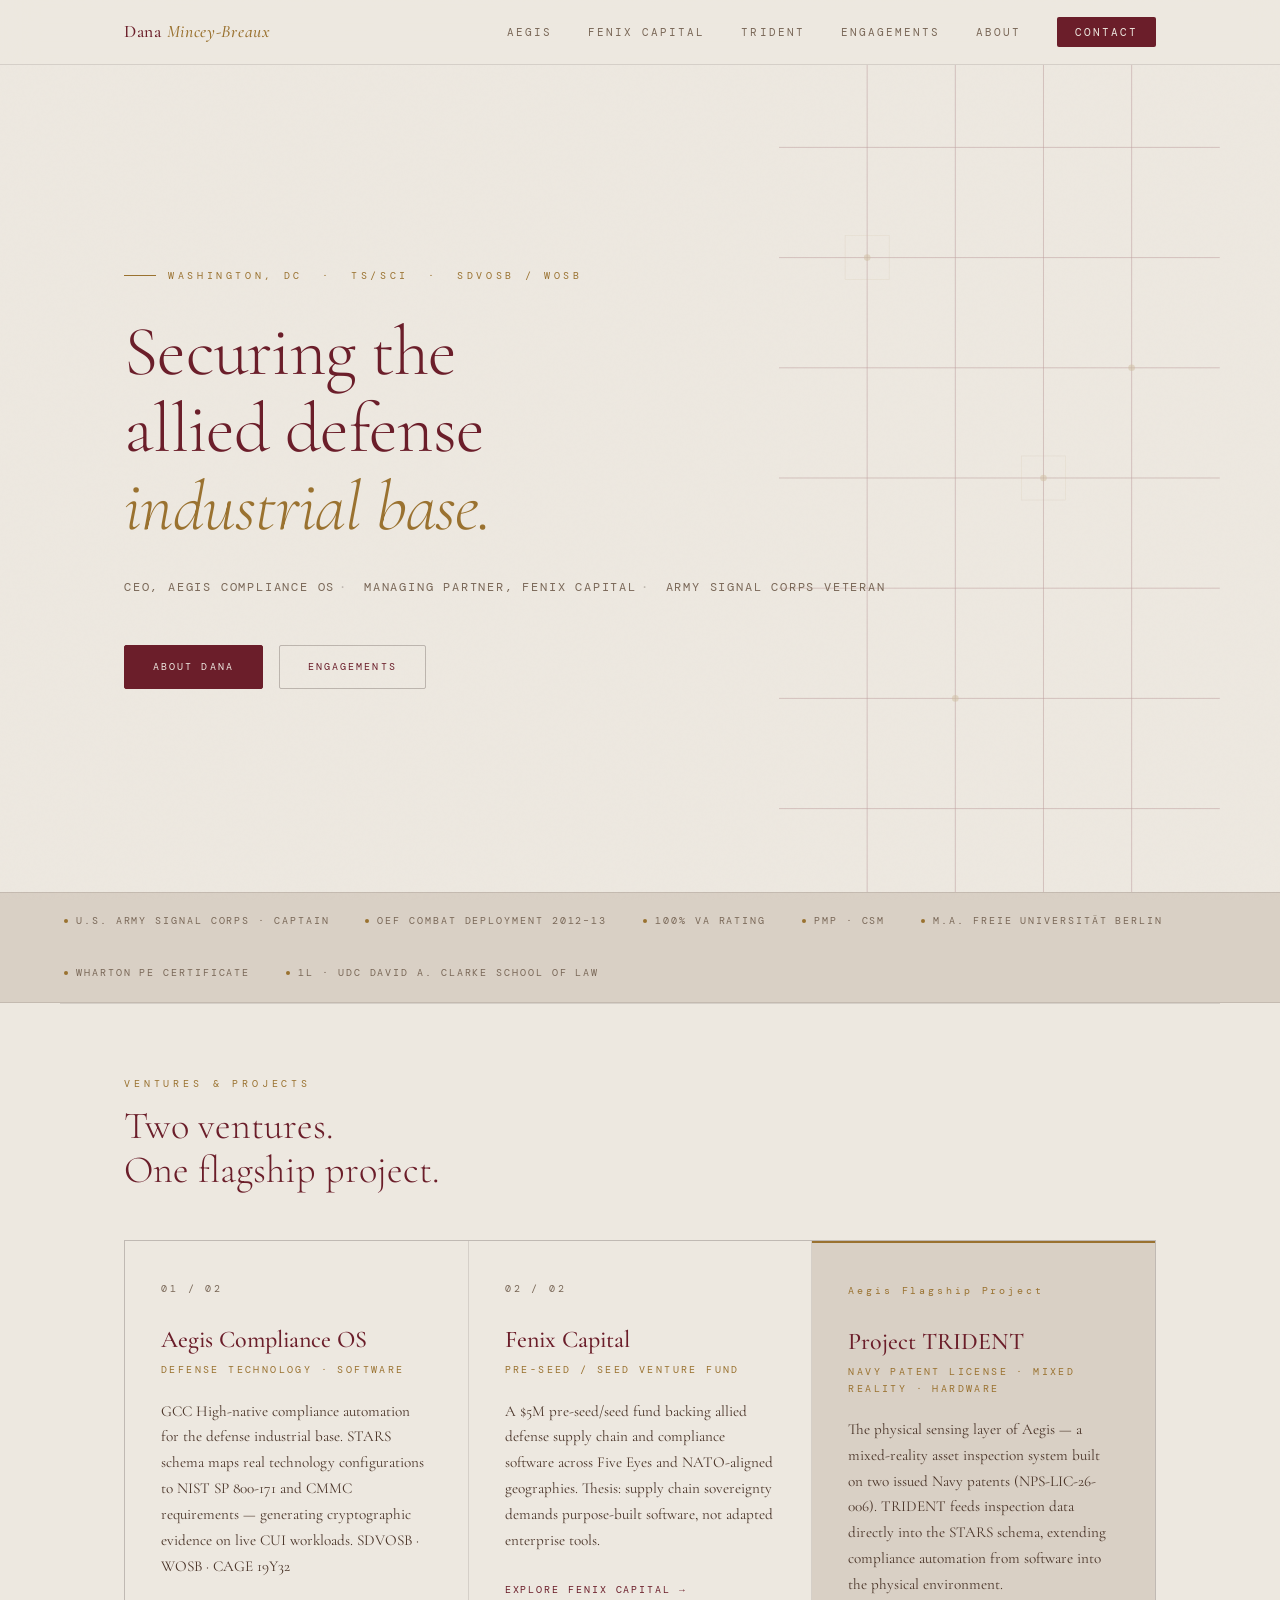
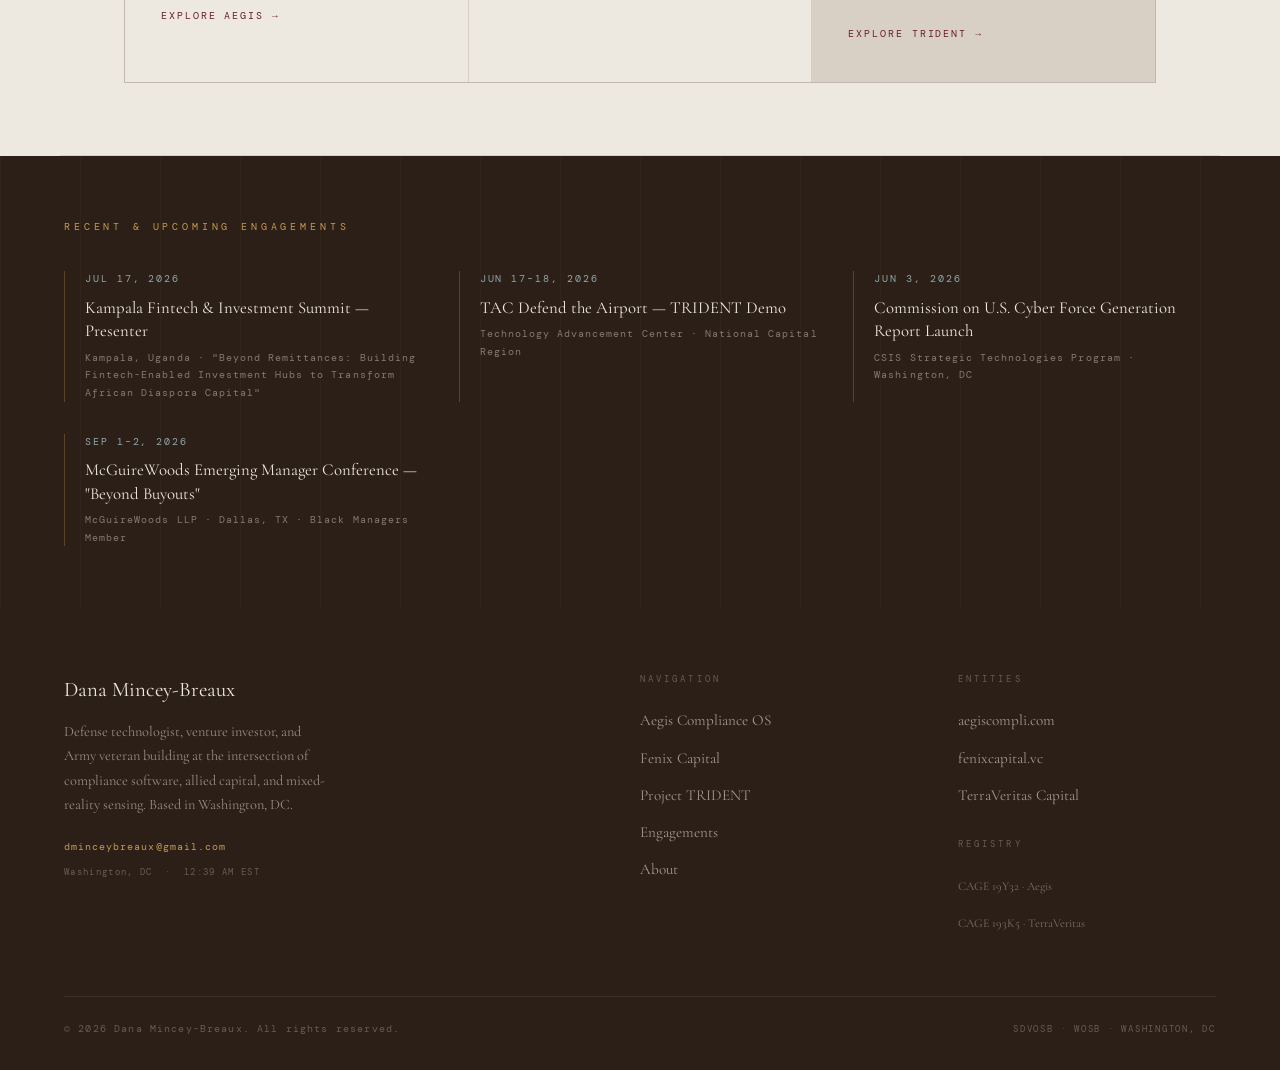
==== index.html @ bc7842ab "New palette + Kampala and McGuireWoods engagements - apply the new "Sage Mist / Garnet / Gold / Waln" ====
<!DOCTYPE html>
<html lang="en">
<head>
  <meta charset="UTF-8">
  <meta name="viewport" content="width=device-width, initial-scale=1.0">
  <title>Dana Mincey-Breaux — Defense Technologist · Founder · Investor</title>
  <meta name="description" content="Dana Mincey-Breaux — Army Signal Corps veteran, CEO of Aegis Compliance OS, Managing Partner of Fenix Capital, and Navy patent licensee building at the intersection of defense, technology, and capital.">
  <link rel="stylesheet" href="css/style.css">
</head>
<body>

<!-- NAV -->
<nav class="nav">
  <div class="nav-inner">
    <a class="nav-logo" href="index.html">Dana <span>Mincey-Breaux</span></a>
    <ul class="nav-links">
      <li><a href="aegis.html">Aegis</a></li>
      <li><a href="fenix.html">Fenix Capital</a></li>
      <li><a href="trident.html">TRIDENT</a></li>
      <li><a href="engagements.html">Engagements</a></li>
      <li><a href="about.html">About</a></li>
      <li><a href="about.html#contact" class="nav-cta">Contact</a></li>
    </ul>
    <button class="nav-toggle" aria-label="Toggle navigation">
      <span></span><span></span><span></span>
    </button>
  </div>
</nav>

<div class="page">

  <!-- HERO -->
  <section class="hero container">
    <!-- Decorative grid -->
    <div class="hero-grid" aria-hidden="true">
      <svg viewBox="0 0 400 800" fill="none" xmlns="http://www.w3.org/2000/svg" preserveAspectRatio="xMaxYMid slice">
        <line x1="80" y1="0" x2="80" y2="800" stroke="#6B1E2A" stroke-width="0.5"/>
        <line x1="160" y1="0" x2="160" y2="800" stroke="#6B1E2A" stroke-width="0.5"/>
        <line x1="240" y1="0" x2="240" y2="800" stroke="#6B1E2A" stroke-width="0.5"/>
        <line x1="320" y1="0" x2="320" y2="800" stroke="#6B1E2A" stroke-width="0.5"/>
        <line x1="0" y1="100" x2="400" y2="100" stroke="#6B1E2A" stroke-width="0.5"/>
        <line x1="0" y1="200" x2="400" y2="200" stroke="#6B1E2A" stroke-width="0.5"/>
        <line x1="0" y1="300" x2="400" y2="300" stroke="#6B1E2A" stroke-width="0.5"/>
        <line x1="0" y1="400" x2="400" y2="400" stroke="#6B1E2A" stroke-width="0.5"/>
        <line x1="0" y1="500" x2="400" y2="500" stroke="#6B1E2A" stroke-width="0.5"/>
        <line x1="0" y1="600" x2="400" y2="600" stroke="#6B1E2A" stroke-width="0.5"/>
        <line x1="0" y1="700" x2="400" y2="700" stroke="#6B1E2A" stroke-width="0.5"/>
        <circle cx="80" cy="200" r="3" fill="#9A7230" opacity="0.5"/>
        <circle cx="240" cy="400" r="3" fill="#9A7230" opacity="0.5"/>
        <circle cx="160" cy="600" r="3" fill="#9A7230" opacity="0.5"/>
        <circle cx="320" cy="300" r="3" fill="#9A7230" opacity="0.5"/>
        <rect x="60" y="180" width="40" height="40" stroke="#9A7230" stroke-width="0.5" fill="none" opacity="0.3"/>
        <rect x="220" y="380" width="40" height="40" stroke="#9A7230" stroke-width="0.5" fill="none" opacity="0.3"/>
      </svg>
    </div>

    <div class="hero-eyebrow unredact unredact-1">
      Washington, DC &nbsp;·&nbsp; TS/SCI &nbsp;·&nbsp; SDVOSB / WOSB
    </div>

    <h1 class="hero-headline">
      <span class="unredact unredact-2">Securing the</span><br>
      <span class="unredact unredact-3">allied defense</span><br>
      <span class="unredact unredact-4"><em>industrial base.</em></span>
    </h1>

    <div class="hero-sub unredact unredact-4">
      <div class="hero-sub-item">CEO, Aegis Compliance OS</div>
      <div class="hero-sub-item">Managing Partner, Fenix Capital</div>
      <div class="hero-sub-item">Army Signal Corps Veteran</div>
    </div>

    <div class="hero-actions unredact unredact-4">
      <a href="about.html" class="btn btn-primary">About Dana</a>
      <a href="engagements.html" class="btn btn-outline">Engagements</a>
    </div>
  </section>

  <!-- CREDENTIALS BAR -->
  <div class="credentials-bar">
    <div class="credentials-inner">
      <div class="cred-item">U.S. Army Signal Corps · Captain</div>
      <div class="cred-item">OEF Combat Deployment 2012–13</div>
      <div class="cred-item">100% VA Rating</div>
      <div class="cred-item">PMP · CSM</div>
      <div class="cred-item">M.A. Freie Universität Berlin</div>
      <div class="cred-item">Wharton PE Certificate</div>
      <div class="cred-item">1L · UDC David A. Clarke School of Law</div>
    </div>
  </div>

  <hr class="divider">

  <!-- ENTITIES -->
  <section class="entities">
    <div class="section-header reveal">
      <div class="section-label">Ventures & Projects</div>
      <h2 class="section-title">Two ventures.<br>One flagship project.</h2>
    </div>

    <div class="entity-grid">
      <a class="entity-card reveal" href="aegis.html">
        <div class="entity-num">01 / 02</div>
        <div class="entity-name">Aegis Compliance OS</div>
        <div class="entity-type">Defense Technology · Software</div>
        <p class="entity-desc">
          GCC High-native compliance automation for the defense industrial base.
          STARS schema maps real technology configurations to NIST SP 800-171 and
          CMMC requirements — generating cryptographic evidence on live CUI workloads.
          SDVOSB · WOSB · CAGE 19Y32
        </p>
        <div class="entity-link">Explore Aegis</div>
      </a>

      <a class="entity-card reveal" href="fenix.html">
        <div class="entity-num">02 / 02</div>
        <div class="entity-name">Fenix Capital</div>
        <div class="entity-type">Pre-Seed / Seed Venture Fund</div>
        <p class="entity-desc">
          A $5M pre-seed/seed fund backing allied defense supply chain and compliance
          software across Five Eyes and NATO-aligned geographies. Thesis: supply chain
          sovereignty demands purpose-built software, not adapted enterprise tools.
        </p>
        <div class="entity-link">Explore Fenix Capital</div>
      </a>

      <a class="entity-card reveal" href="trident.html" style="border-top: 2px solid var(--blue); background: var(--cream-deep);">
        <div class="entity-num" style="color:var(--blue);">Aegis Flagship Project</div>
        <div class="entity-name">Project TRIDENT</div>
        <div class="entity-type">Navy Patent License · Mixed Reality · Hardware</div>
        <p class="entity-desc">
          The physical sensing layer of Aegis — a mixed-reality asset inspection system
          built on two issued Navy patents (NPS-LIC-26-006). TRIDENT feeds inspection
          data directly into the STARS schema, extending compliance automation from
          software into the physical environment.
        </p>
        <div class="entity-link">Explore TRIDENT</div>
      </a>
    </div>
  </section>

  <hr class="divider">

  <!-- ENGAGEMENTS STRIP -->
  <section class="engagements-strip">
    <div class="engagements-inner">
      <div class="engagements-label">Recent &amp; Upcoming Engagements</div>
      <div class="engagement-list">
        <div class="engagement-item reveal">
          <div class="engagement-date">Jul 17, 2026</div>
          <div class="engagement-title">Kampala Fintech &amp; Investment Summit — Presenter</div>
          <div class="engagement-org">Kampala, Uganda · "Beyond Remittances: Building Fintech-Enabled Investment Hubs to Transform African Diaspora Capital"</div>
        </div>
        <div class="engagement-item reveal">
          <div class="engagement-date">Jun 17–18, 2026</div>
          <div class="engagement-title">TAC Defend the Airport — TRIDENT Demo</div>
          <div class="engagement-org">Technology Advancement Center · National Capital Region</div>
        </div>
        <div class="engagement-item reveal">
          <div class="engagement-date">Jun 3, 2026</div>
          <div class="engagement-title">Commission on U.S. Cyber Force Generation Report Launch</div>
          <div class="engagement-org">CSIS Strategic Technologies Program · Washington, DC</div>
        </div>
        <div class="engagement-item reveal">
          <div class="engagement-date">Sep 1–2, 2026</div>
          <div class="engagement-title">McGuireWoods Emerging Manager Conference — "Beyond Buyouts"</div>
          <div class="engagement-org">McGuireWoods LLP · Dallas, TX · Black Managers Member</div>
        </div>
      </div>
    </div>
  </section>

  <!-- FOOTER -->
  <footer class="footer">
    <div class="footer-inner">
      <div>
        <div class="footer-about-name">Dana Mincey-Breaux</div>
        <p class="footer-about-desc">
          Defense technologist, venture investor, and Army veteran building at the intersection
          of compliance software, allied capital, and mixed-reality sensing.
          Based in Washington, DC.
        </p>
        <div class="footer-contact-line">
          <a href="mailto:dminceybreaux@gmail.com">dminceybreaux@gmail.com</a>
        </div>
        <div class="footer-contact-line" style="margin-top:10px;font-family:var(--font-mono);font-size:0.55rem;letter-spacing:0.15em;color:rgba(237,232,224,0.3);">
          Washington, DC &nbsp;·&nbsp; <span id="live-clock"></span>
        </div>
      </div>
      <div>
        <div class="footer-col-label">Navigation</div>
        <ul class="footer-links">
          <li><a href="aegis.html">Aegis Compliance OS</a></li>
          <li><a href="fenix.html">Fenix Capital</a></li>
          <li><a href="trident.html">Project TRIDENT</a></li>
          <li><a href="engagements.html">Engagements</a></li>
          <li><a href="about.html">About</a></li>
        </ul>
      </div>
      <div>
        <div class="footer-col-label">Entities</div>
        <ul class="footer-links">
          <li><a href="https://aegiscompli.com" target="_blank" rel="noopener">aegiscompli.com</a></li>
          <li><a href="https://fenixcapital.vc" target="_blank" rel="noopener">fenixcapital.vc</a></li>
          <li><a href="https://terraveritascapital.com" target="_blank" rel="noopener">TerraVeritas Capital</a></li>
        </ul>
        <div class="footer-col-label" style="margin-top:28px;">Registry</div>
        <ul class="footer-links">
          <li><a href="#" style="font-size:0.75rem;color:rgba(237,232,224,0.4);">CAGE 19Y32 · Aegis</a></li>
          <li><a href="#" style="font-size:0.75rem;color:rgba(237,232,224,0.4);">CAGE 193K5 · TerraVeritas</a></li>
        </ul>
      </div>
    </div>
    <div class="footer-bottom">
      <div class="footer-copy">© 2026 Dana Mincey-Breaux. All rights reserved.</div>
      <div class="footer-sdvosb">SDVOSB · WOSB · Washington, DC</div>
    </div>
  </footer>

</div><!-- end .page -->

<script src="js/main.js"></script>
</body>
</html>
---- css/style.css ----
/* ============================================
   DANA MINCEY-BREAUX — Personal Site
   Palette: Sage Mist / Garnet / Gold / Walnut
   Inspired by editorial moodboard
   Typography: Cormorant Garamond + DM Mono
   ============================================ */

@import url('https://fonts.googleapis.com/css2?family=Cormorant+Garamond:ital,wght@0,300;0,400;0,500;0,600;0,700;1,300;1,400;1,500&family=DM+Mono:wght@300;400;500&family=Chakra+Petch:wght@400;500;600&display=swap');

:root {
  /* Surfaces — warm stone pulled from photo background */
  --cream:       #EDE8E0;
  --cream-dark:  #E4DDD4;
  --cream-deep:  #D9D0C5;

  /* Garnet — deep burgundy from red spheres & tray */
  --navy:        #6B1E2A;
  --navy-mid:    #8A2535;
  --navy-light:  #A83040;

  /* Gold — hammered dome accent */
  --blue:        #9A7230;
  --blue-light:  #C49A50;
  --blue-glow:   rgba(154,114,48,0.12);

  /* Sage mist — blue-grey plate and glass */
  --silver:      #8FA8A8;
  --sage:        #7A9E9E;
  --sage-glow:   rgba(122,158,158,0.15);

  /* Text — walnut brown from wood panel */
  --text-body:   #2C1F18;
  --text-mid:    #4A3428;
  --text-light:  #7A6858;

  /* Rules */
  --rule:        rgba(44,31,24,0.12);
  --rule-strong: rgba(44,31,24,0.25);

  --font-display: 'Cormorant Garamond', Georgia, serif;
  --font-mono:    'DM Mono', monospace;
  --font-ui:      'Chakra Petch', monospace;

  --max-w: 1160px;
  --pad: clamp(24px, 5vw, 80px);
}

*, *::before, *::after { box-sizing: border-box; margin: 0; padding: 0; }

html { scroll-behavior: smooth; font-size: 16px; }

body {
  background: var(--cream);
  color: var(--text-body);
  font-family: var(--font-display);
  line-height: 1.7;
  -webkit-font-smoothing: antialiased;
}

/* ── NOISE TEXTURE OVERLAY ── */
body::before {
  content: '';
  position: fixed;
  inset: 0;
  background-image: url("data:image/svg+xml,%3Csvg viewBox='0 0 256 256' xmlns='http://www.w3.org/2000/svg'%3E%3Cfilter id='noise'%3E%3CfeTurbulence type='fractalNoise' baseFrequency='0.9' numOctaves='4' stitchTiles='stitch'/%3E%3C/filter%3E%3Crect width='100%25' height='100%25' filter='url(%23noise)' opacity='0.03'/%3E%3C/svg%3E");
  pointer-events: none;
  z-index: 0;
  opacity: 0.4;
}

/* ── TYPOGRAPHY ── */
h1, h2, h3, h4 { font-family: var(--font-display); font-weight: 300; line-height: 1.15; color: var(--navy); }
h1 { font-size: clamp(2.8rem, 6vw, 5.5rem); letter-spacing: -0.01em; }
h2 { font-size: clamp(2rem, 4vw, 3.2rem); }
h3 { font-size: clamp(1.3rem, 2.5vw, 1.8rem); font-weight: 400; }
h4 { font-size: 1.1rem; font-weight: 500; letter-spacing: 0.02em; }

p { font-size: clamp(1rem, 1.5vw, 1.15rem); color: var(--text-mid); max-width: 68ch; }

a { color: var(--blue); text-decoration: none; transition: color 0.2s; }
a:hover { color: var(--navy); }

/* ── UTILITY ── */
.container { max-width: var(--max-w); margin: 0 auto; padding: 0 var(--pad); }
.mono { font-family: var(--font-mono); }
.ui { font-family: var(--font-ui); }
.rule { border: none; border-top: 1px solid var(--rule); margin: 0; }
.rule-strong { border-top-color: var(--rule-strong); }

/* ── NAVIGATION ── */
.nav {
  position: fixed;
  top: 0;
  left: 0;
  right: 0;
  z-index: 100;
  background: rgba(237,232,224,0.94);
  backdrop-filter: blur(16px);
  -webkit-backdrop-filter: blur(16px);
  border-bottom: 1px solid var(--rule);
}

.nav-inner {
  max-width: var(--max-w);
  margin: 0 auto;
  padding: 0 var(--pad);
  height: 64px;
  display: flex;
  align-items: center;
  justify-content: space-between;
}

.nav-logo {
  font-family: var(--font-display);
  font-size: 1.1rem;
  font-weight: 500;
  letter-spacing: 0.04em;
  color: var(--navy);
  text-decoration: none;
}

.nav-logo span {
  color: var(--blue);
  font-style: italic;
}

.nav-links {
  display: flex;
  align-items: center;
  gap: 36px;
  list-style: none;
}

.nav-links a {
  font-family: var(--font-mono);
  font-size: 0.7rem;
  letter-spacing: 0.18em;
  text-transform: uppercase;
  color: var(--text-light);
  text-decoration: none;
  transition: color 0.2s;
  position: relative;
}

.nav-links a::after {
  content: '';
  position: absolute;
  bottom: -3px;
  left: 0;
  right: 0;
  height: 1px;
  background: var(--blue);
  transform: scaleX(0);
  transition: transform 0.2s;
}

.nav-links a:hover,
.nav-links a.active { color: var(--navy); }
.nav-links a:hover::after,
.nav-links a.active::after { transform: scaleX(1); }

.nav-cta {
  font-family: var(--font-mono);
  font-size: 0.65rem;
  letter-spacing: 0.2em;
  text-transform: uppercase;
  color: var(--cream) !important;
  background: var(--navy);
  padding: 8px 18px;
  border-radius: 2px;
  transition: background 0.2s !important;
}

.nav-cta:hover { background: var(--navy-mid) !important; color: var(--cream) !important; }
.nav-cta::after { display: none !important; }

/* Mobile nav */
.nav-toggle {
  display: none;
  flex-direction: column;
  gap: 5px;
  cursor: pointer;
  background: none;
  border: none;
  padding: 4px;
}

.nav-toggle span {
  display: block;
  width: 22px;
  height: 1.5px;
  background: var(--navy);
  transition: all 0.3s;
}

@media (max-width: 768px) {
  .nav-links { display: none; }
  .nav-links.open {
    display: flex;
    flex-direction: column;
    position: absolute;
    top: 64px;
    left: 0;
    right: 0;
    background: var(--cream);
    border-bottom: 1px solid var(--rule);
    padding: 24px var(--pad);
    gap: 20px;
  }
  .nav-toggle { display: flex; }
}

/* ── PAGE WRAPPER ── */
.page { padding-top: 64px; }

/* ── HERO ── */
.hero {
  min-height: 92vh;
  display: flex;
  flex-direction: column;
  justify-content: center;
  padding: clamp(60px, 10vh, 120px) var(--pad);
  max-width: var(--max-w);
  margin: 0 auto;
  position: relative;
}

.hero-eyebrow {
  font-family: var(--font-mono);
  font-size: 0.65rem;
  letter-spacing: 0.35em;
  text-transform: uppercase;
  color: var(--blue);
  margin-bottom: 28px;
  display: flex;
  align-items: center;
  gap: 12px;
}

.hero-eyebrow::before {
  content: '';
  display: inline-block;
  width: 32px;
  height: 1px;
  background: var(--blue);
}

.hero-headline {
  font-size: clamp(2.4rem, 5.5vw, 5rem);
  font-weight: 300;
  line-height: 1.1;
  color: var(--navy);
  max-width: 16ch;
  margin-bottom: 32px;
  position: relative;
}

.hero-headline em {
  font-style: italic;
  color: var(--blue);
}

/* Unredact animation */
.unredact {
  opacity: 0;
  animation: unredact 0.8s ease forwards;
}

.unredact-1 { animation-delay: 0.2s; }
.unredact-2 { animation-delay: 0.5s; }
.unredact-3 { animation-delay: 0.8s; }
.unredact-4 { animation-delay: 1.1s; }

@keyframes unredact {
  0%   { opacity: 0; filter: blur(4px); transform: translateY(12px); }
  100% { opacity: 1; filter: blur(0); transform: translateY(0); }
}

.hero-sub {
  font-family: var(--font-mono);
  font-size: 0.75rem;
  letter-spacing: 0.15em;
  text-transform: uppercase;
  color: var(--text-light);
  margin-bottom: 48px;
  display: flex;
  flex-wrap: wrap;
  gap: 0;
}

.hero-sub-item {
  display: flex;
  align-items: center;
  gap: 12px;
}

.hero-sub-item + .hero-sub-item::before {
  content: '·';
  color: var(--rule-strong);
  margin: 0 4px;
}

.hero-actions {
  display: flex;
  gap: 16px;
  flex-wrap: wrap;
}

.btn {
  font-family: var(--font-mono);
  font-size: 0.65rem;
  letter-spacing: 0.2em;
  text-transform: uppercase;
  padding: 12px 28px;
  border-radius: 2px;
  cursor: pointer;
  transition: all 0.2s;
  text-decoration: none;
  display: inline-block;
}

.btn-primary {
  background: var(--navy);
  color: var(--cream);
  border: 1px solid var(--navy);
}

.btn-primary:hover {
  background: var(--blue);
  border-color: var(--blue);
  color: var(--cream);
}

.btn-outline {
  background: transparent;
  color: var(--navy);
  border: 1px solid var(--rule-strong);
}

.btn-outline:hover {
  border-color: var(--navy);
  color: var(--navy);
  background: rgba(44,31,24,0.04);
}

/* Hero grid lines decoration */
.hero-grid {
  position: absolute;
  right: 0;
  top: 0;
  bottom: 0;
  width: 38%;
  pointer-events: none;
  overflow: hidden;
  opacity: 0.35;
}

.hero-grid svg { width: 100%; height: 100%; }

/* ── ENTITY CARDS ── */
.entities {
  padding: clamp(60px, 8vh, 100px) var(--pad);
  max-width: var(--max-w);
  margin: 0 auto;
}

.section-header {
  margin-bottom: 48px;
}

.section-label {
  font-family: var(--font-mono);
  font-size: 0.6rem;
  letter-spacing: 0.4em;
  text-transform: uppercase;
  color: var(--blue);
  margin-bottom: 12px;
}

.section-title {
  font-size: clamp(1.6rem, 3vw, 2.4rem);
  font-weight: 300;
  color: var(--navy);
}

.entity-grid {
  display: grid;
  grid-template-columns: repeat(auto-fit, minmax(300px, 1fr));
  gap: 1px;
  background: var(--rule);
  border: 1px solid var(--rule);
}

.entity-card {
  background: var(--cream);
  padding: 40px 36px;
  position: relative;
  overflow: hidden;
  transition: background 0.3s;
  text-decoration: none;
  display: block;
  color: inherit;
}

.entity-card::before {
  content: '';
  position: absolute;
  top: 0;
  left: 0;
  right: 0;
  height: 3px;
  background: var(--navy);
  transform: scaleX(0);
  transition: transform 0.4s cubic-bezier(0.4,0,0.2,1);
  transform-origin: left;
}

.entity-card:hover { background: var(--cream-dark); }
.entity-card:hover::before { transform: scaleX(1); }

.entity-num {
  font-family: var(--font-mono);
  font-size: 0.6rem;
  letter-spacing: 0.3em;
  color: var(--text-light);
  margin-bottom: 28px;
}

.entity-name {
  font-size: 1.5rem;
  font-weight: 500;
  color: var(--navy);
  margin-bottom: 8px;
  line-height: 1.2;
}

.entity-type {
  font-family: var(--font-mono);
  font-size: 0.6rem;
  letter-spacing: 0.25em;
  text-transform: uppercase;
  color: var(--blue);
  margin-bottom: 20px;
}

.entity-desc {
  font-size: 0.95rem;
  color: var(--text-mid);
  line-height: 1.7;
  margin-bottom: 28px;
  max-width: none;
}

.entity-link {
  font-family: var(--font-mono);
  font-size: 0.6rem;
  letter-spacing: 0.2em;
  text-transform: uppercase;
  color: var(--navy);
  display: flex;
  align-items: center;
  gap: 8px;
}

.entity-link::after {
  content: '→';
  transition: transform 0.2s;
}

.entity-card:hover .entity-link::after { transform: translateX(4px); }

/* ── ENGAGEMENTS STRIP ── */
.engagements-strip {
  background: #2C1F18;
  padding: clamp(48px, 7vh, 80px) var(--pad);
  position: relative;
  overflow: hidden;
}

.engagements-strip::before {
  content: '';
  position: absolute;
  inset: 0;
  background: repeating-linear-gradient(
    90deg,
    rgba(154,114,48,0.06) 0px,
    rgba(154,114,48,0.06) 1px,
    transparent 1px,
    transparent 80px
  );
}

.engagements-inner {
  max-width: var(--max-w);
  margin: 0 auto;
  position: relative;
}

.engagements-label {
  font-family: var(--font-mono);
  font-size: 0.6rem;
  letter-spacing: 0.4em;
  text-transform: uppercase;
  color: #C49A50;
  margin-bottom: 36px;
}

.engagement-list {
  display: grid;
  grid-template-columns: repeat(auto-fit, minmax(280px, 1fr));
  gap: 32px;
}

.engagement-item {
  border-left: 1px solid rgba(196,154,80,0.3);
  padding-left: 20px;
}

.engagement-date {
  font-family: var(--font-mono);
  font-size: 0.6rem;
  letter-spacing: 0.2em;
  color: #8FA8A8;
  text-transform: uppercase;
  margin-bottom: 8px;
}

.engagement-title {
  font-family: var(--font-display);
  font-size: 1.05rem;
  font-weight: 400;
  color: #EDE8E0;
  line-height: 1.4;
  margin-bottom: 6px;
}

.engagement-org {
  font-family: var(--font-mono);
  font-size: 0.65rem;
  color: rgba(237,232,224,0.45);
  letter-spacing: 0.1em;
}

/* ── CREDENTIALS BAR ── */
.credentials-bar {
  background: var(--cream-deep);
  border-top: 1px solid var(--rule);
  border-bottom: 1px solid var(--rule);
  padding: 20px var(--pad);
  overflow: hidden;
}

.credentials-inner {
  max-width: var(--max-w);
  margin: 0 auto;
  display: flex;
  gap: 36px;
  align-items: center;
  flex-wrap: wrap;
}

.cred-item {
  font-family: var(--font-mono);
  font-size: 0.6rem;
  letter-spacing: 0.2em;
  text-transform: uppercase;
  color: var(--text-light);
  white-space: nowrap;
  display: flex;
  align-items: center;
  gap: 8px;
}

.cred-item::before {
  content: '';
  display: inline-block;
  width: 4px;
  height: 4px;
  border-radius: 50%;
  background: var(--blue);
  flex-shrink: 0;
}

/* ── FOOTER ── */
.footer {
  background: #2C1F18;
  color: rgba(237,232,224,0.6);
  padding: clamp(48px, 7vh, 80px) var(--pad) 32px;
}

.footer-inner {
  max-width: var(--max-w);
  margin: 0 auto;
  display: grid;
  grid-template-columns: 2fr 1fr 1fr;
  gap: 60px;
  margin-bottom: 60px;
}

.footer-about-name {
  font-family: var(--font-display);
  font-size: 1.3rem;
  font-weight: 400;
  color: var(--cream);
  margin-bottom: 12px;
}

.footer-about-desc {
  font-size: 0.9rem;
  line-height: 1.7;
  max-width: 38ch;
  color: rgba(237,232,224,0.55);
  margin-bottom: 20px;
}

.footer-contact-line {
  font-family: var(--font-mono);
  font-size: 0.65rem;
  letter-spacing: 0.1em;
  color: rgba(237,232,224,0.5);
  margin-bottom: 6px;
}

.footer-contact-line a { color: var(--blue-light); }

.footer-col-label {
  font-family: var(--font-mono);
  font-size: 0.55rem;
  letter-spacing: 0.35em;
  text-transform: uppercase;
  color: rgba(237,232,224,0.3);
  margin-bottom: 20px;
}

.footer-links {
  list-style: none;
  display: flex;
  flex-direction: column;
  gap: 10px;
}

.footer-links a {
  font-family: var(--font-display);
  font-size: 0.95rem;
  color: rgba(237,232,224,0.6);
  text-decoration: none;
  transition: color 0.2s;
}

.footer-links a:hover { color: var(--cream); }

.footer-bottom {
  max-width: var(--max-w);
  margin: 0 auto;
  padding-top: 24px;
  border-top: 1px solid rgba(237,232,224,0.08);
  display: flex;
  justify-content: space-between;
  align-items: center;
  flex-wrap: gap;
  gap: 12px;
}

.footer-copy {
  font-family: var(--font-mono);
  font-size: 0.6rem;
  letter-spacing: 0.12em;
  color: rgba(237,232,224,0.3);
}

.footer-sdvosb {
  font-family: var(--font-mono);
  font-size: 0.55rem;
  letter-spacing: 0.2em;
  text-transform: uppercase;
  color: rgba(237,232,224,0.3);
}

@media (max-width: 768px) {
  .footer-inner { grid-template-columns: 1fr; gap: 40px; }
  .footer-bottom { flex-direction: column; align-items: flex-start; }
  .hero-grid { display: none; }
}

/* ── INNER PAGE HERO ── */
.page-hero {
  padding: clamp(60px, 10vh, 100px) var(--pad) clamp(40px, 6vh, 60px);
  max-width: var(--max-w);
  margin: 0 auto;
  border-bottom: 1px solid var(--rule);
}

.page-hero-eyebrow {
  font-family: var(--font-mono);
  font-size: 0.6rem;
  letter-spacing: 0.35em;
  text-transform: uppercase;
  color: var(--blue);
  margin-bottom: 20px;
  display: flex;
  align-items: center;
  gap: 10px;
}

.page-hero-eyebrow::before {
  content: '';
  width: 24px;
  height: 1px;
  background: var(--blue);
}

.page-hero h1 { margin-bottom: 20px; }

.page-hero-sub {
  font-size: clamp(1rem, 1.8vw, 1.2rem);
  color: var(--text-mid);
  max-width: 60ch;
}

/* ── CONTENT SECTIONS ── */
.section {
  padding: clamp(60px, 8vh, 100px) var(--pad);
  max-width: var(--max-w);
  margin: 0 auto;
}

.section + .section { padding-top: 0; }

/* ── ABOUT / BIO LAYOUT ── */
.bio-grid {
  display: grid;
  grid-template-columns: 1fr 380px;
  gap: 80px;
  align-items: start;
}

@media (max-width: 900px) {
  .bio-grid { grid-template-columns: 1fr; gap: 48px; }
}

.bio-body p { margin-bottom: 1.4em; }
.bio-body p:last-child { margin-bottom: 0; }

.about-portrait {
  width: 100%;
  height: auto;
  display: block;
  border-radius: 2px;
  margin-bottom: 24px;
}

.credentials-panel {
  background: #2C1F18;
  padding: 32px;
  border-radius: 2px;
}

.creds-section-label {
  font-family: var(--font-mono);
  font-size: 0.55rem;
  letter-spacing: 0.35em;
  text-transform: uppercase;
  color: rgba(237,232,224,0.35);
  margin-bottom: 16px;
  padding-bottom: 12px;
  border-bottom: 1px solid rgba(237,232,224,0.08);
}

.cred-row {
  display: flex;
  align-items: flex-start;
  gap: 10px;
  padding: 8px 0;
  border-bottom: 1px solid rgba(237,232,224,0.06);
}

.cred-row:last-child { border-bottom: none; }

.cred-dot {
  width: 5px;
  height: 5px;
  border-radius: 50%;
  background: #8FA8A8;
  margin-top: 6px;
  flex-shrink: 0;
}

.cred-text {
  font-family: var(--font-mono);
  font-size: 0.65rem;
  color: rgba(237,232,224,0.7);
  letter-spacing: 0.05em;
  line-height: 1.5;
}

/* ── ENGAGEMENTS PAGE TABLE ── */
.engagement-table {
  width: 100%;
  border-collapse: collapse;
}

.engagement-table th {
  font-family: var(--font-mono);
  font-size: 0.55rem;
  letter-spacing: 0.3em;
  text-transform: uppercase;
  color: var(--text-light);
  text-align: left;
  padding: 12px 16px;
  border-bottom: 1px solid var(--rule-strong);
}

.engagement-table td {
  padding: 18px 16px;
  border-bottom: 1px solid var(--rule);
  vertical-align: top;
}

.engagement-table tr:hover td { background: var(--cream-dark); }

.et-date {
  font-family: var(--font-mono);
  font-size: 0.65rem;
  color: var(--blue);
  letter-spacing: 0.1em;
  white-space: nowrap;
}

.et-event {
  font-family: var(--font-display);
  font-size: 1rem;
  color: var(--navy);
  font-weight: 500;
}

.et-org {
  font-family: var(--font-mono);
  font-size: 0.65rem;
  color: var(--text-light);
  margin-top: 4px;
  letter-spacing: 0.05em;
}

.et-role {
  font-family: var(--font-mono);
  font-size: 0.6rem;
  letter-spacing: 0.12em;
  text-transform: uppercase;
  color: var(--text-light);
}

.et-badge {
  display: inline-block;
  font-family: var(--font-mono);
  font-size: 0.55rem;
  letter-spacing: 0.15em;
  text-transform: uppercase;
  padding: 3px 8px;
  border-radius: 2px;
}

.et-badge.upcoming { background: rgba(154,114,48,0.10); color: var(--blue); }
.et-badge.completed { background: rgba(44,31,24,0.06); color: var(--text-light); }
.et-badge.speaker { background: rgba(44,31,24,0.10); color: var(--navy); }

/* ── ENTITY DETAIL PAGE ── */
.entity-detail-header {
  padding: clamp(60px,10vh,100px) var(--pad) 0;
  max-width: var(--max-w);
  margin: 0 auto;
}

.entity-detail-logo {
  width: 56px;
  height: 56px;
  background: var(--navy);
  border-radius: 2px;
  display: flex;
  align-items: center;
  justify-content: center;
  margin-bottom: 28px;
}

.entity-detail-logo span {
  font-family: var(--font-ui);
  font-size: 1rem;
  font-weight: 600;
  color: var(--cream);
  letter-spacing: 0.05em;
}

.two-col {
  display: grid;
  grid-template-columns: 1fr 1fr;
  gap: 80px;
  align-items: start;
}

@media (max-width: 860px) {
  .two-col { grid-template-columns: 1fr; gap: 48px; }
}

.three-col {
  display: grid;
  grid-template-columns: repeat(3, 1fr);
  gap: 1px;
  background: var(--rule);
  border: 1px solid var(--rule);
}

@media (max-width: 860px) {
  .three-col { grid-template-columns: 1fr; }
}

.info-cell {
  background: var(--cream);
  padding: 32px 28px;
}

.info-cell-label {
  font-family: var(--font-mono);
  font-size: 0.55rem;
  letter-spacing: 0.3em;
  text-transform: uppercase;
  color: var(--text-light);
  margin-bottom: 10px;
}

.info-cell-value {
  font-family: var(--font-display);
  font-size: 1.1rem;
  color: var(--navy);
  font-weight: 400;
}

/* ── SCROLL REVEAL ── */
.reveal {
  opacity: 0;
  transform: translateY(24px);
  transition: opacity 0.7s ease, transform 0.7s ease;
}

.reveal.visible {
  opacity: 1;
  transform: translateY(0);
}

/* ── DIVIDER ── */
.divider {
  border: none;
  border-top: 1px solid var(--rule);
  max-width: var(--max-w);
  margin: 0 auto;
}
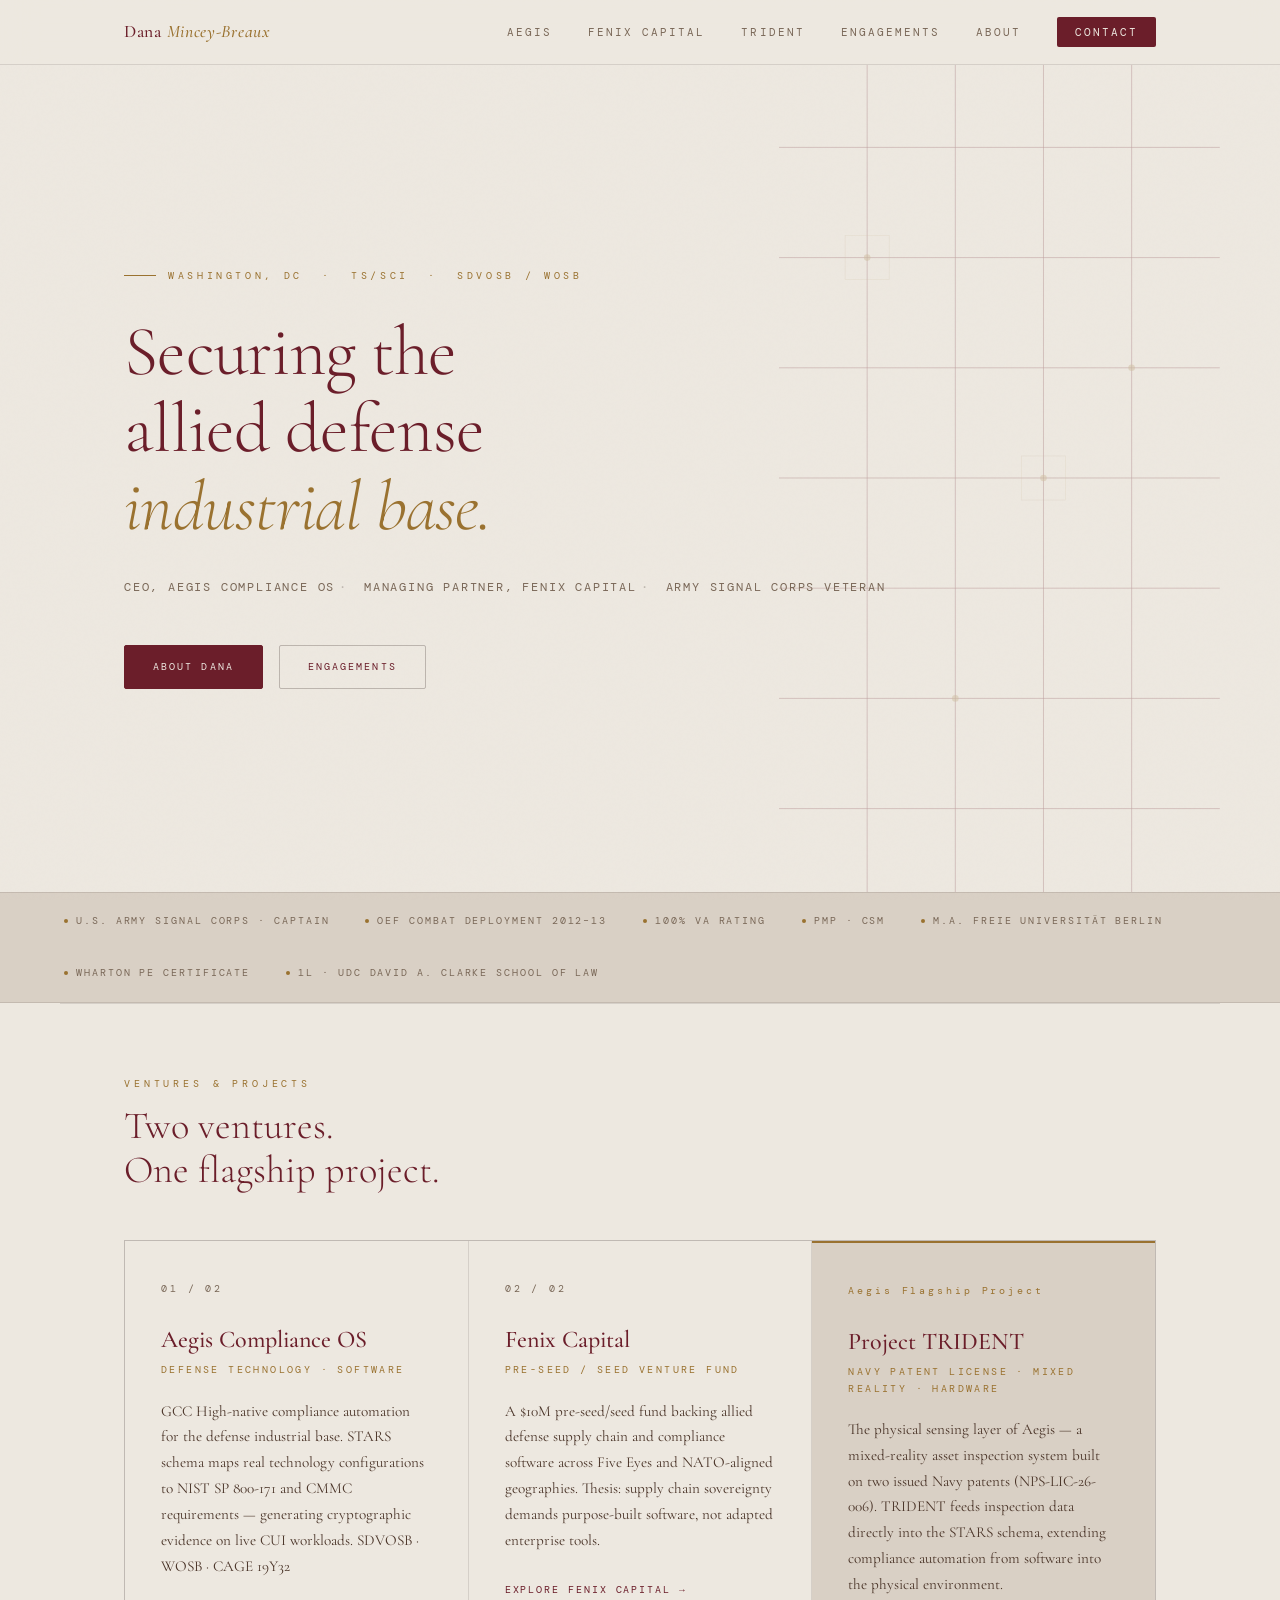
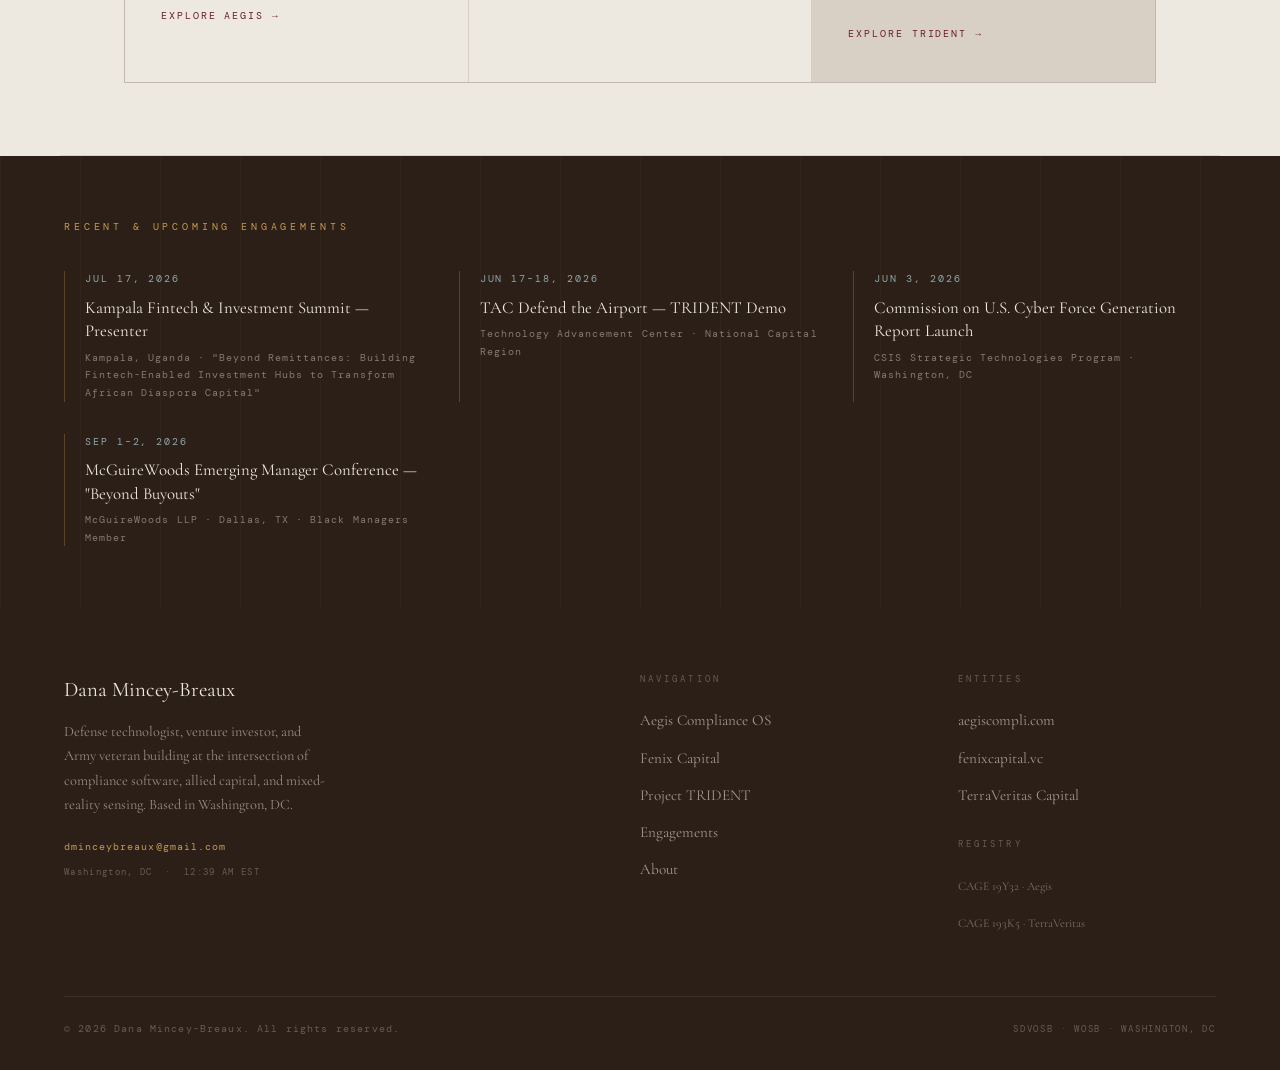
==== commit bb32aca4: "Update Fenix Capital fund size to $10M Bump the fund from $5M to $10M across the Fenix page (hero + " ====
--- a/index.html
+++ b/index.html
@@ -117,7 +117,7 @@
         <div class="entity-name">Fenix Capital</div>
         <div class="entity-type">Pre-Seed / Seed Venture Fund</div>
         <p class="entity-desc">
-          A $5M pre-seed/seed fund backing allied defense supply chain and compliance
+          A $10M pre-seed/seed fund backing allied defense supply chain and compliance
           software across Five Eyes and NATO-aligned geographies. Thesis: supply chain
           sovereignty demands purpose-built software, not adapted enterprise tools.
         </p>
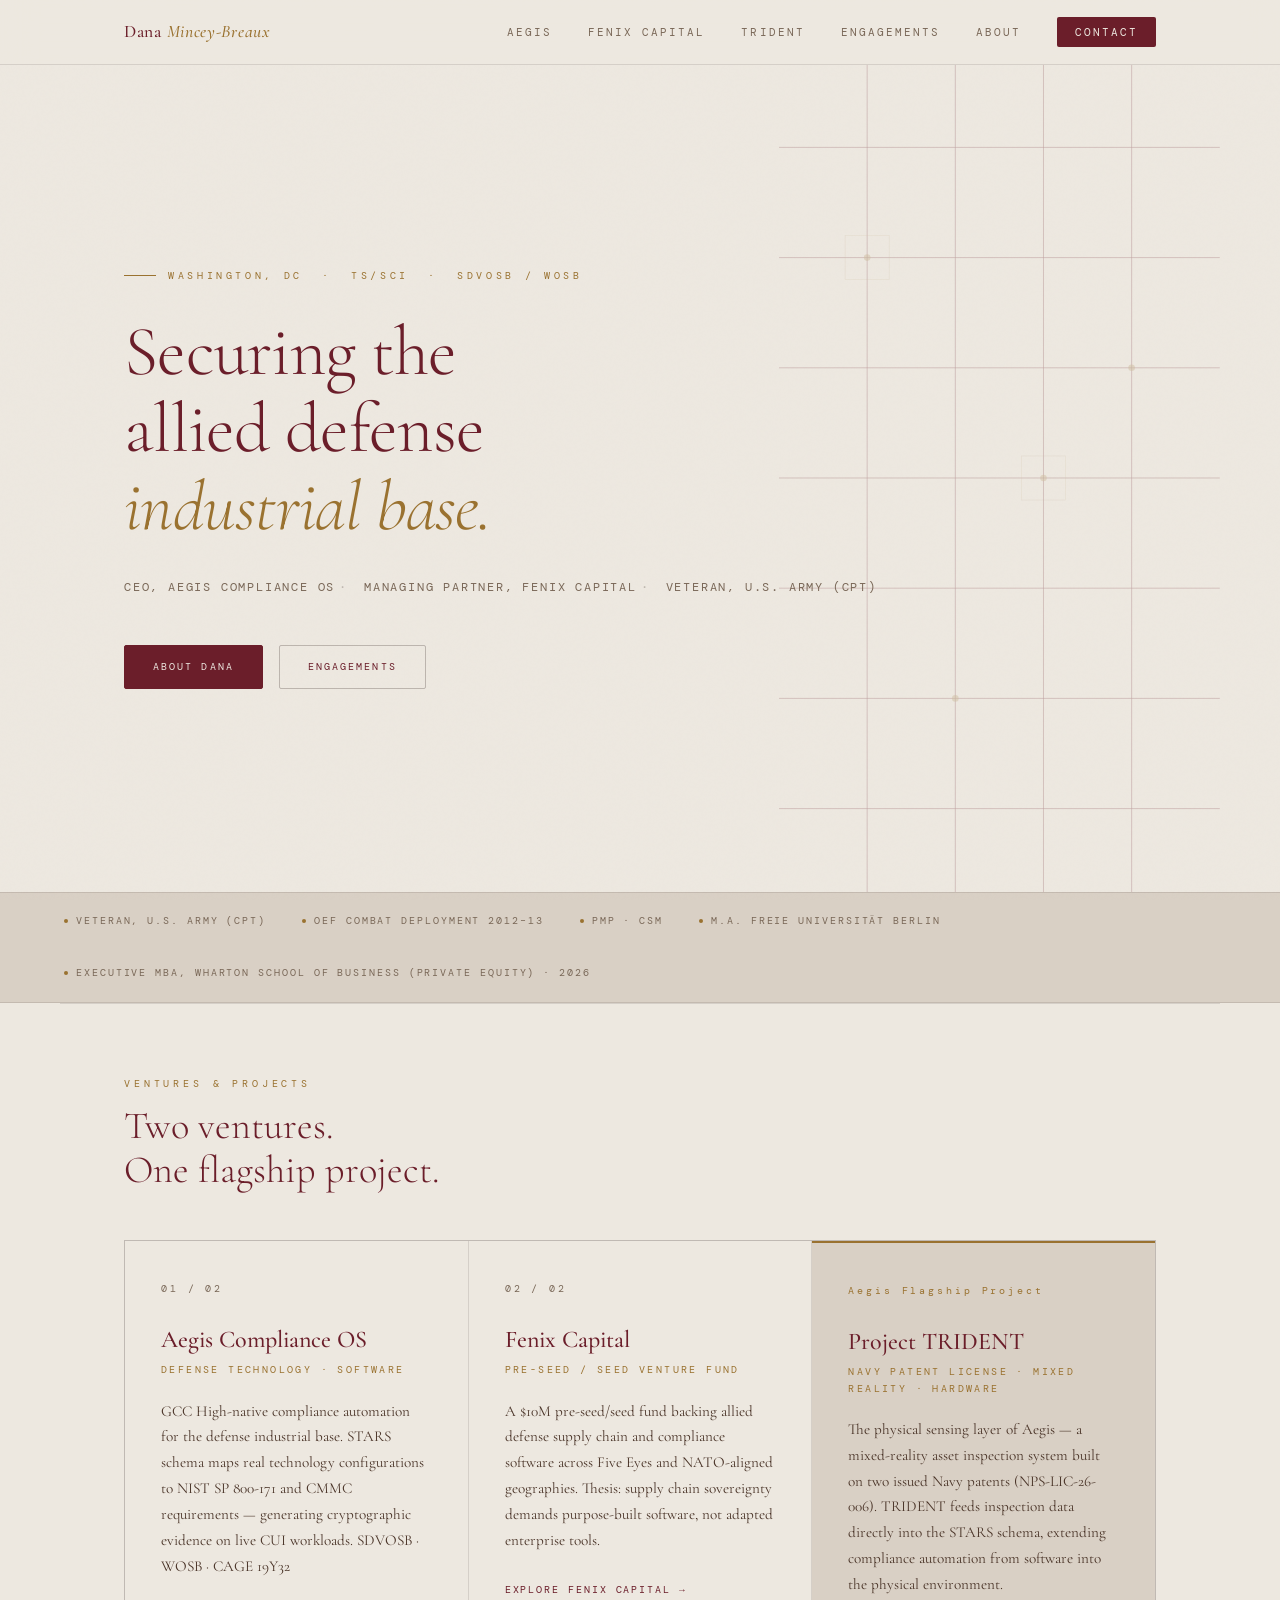
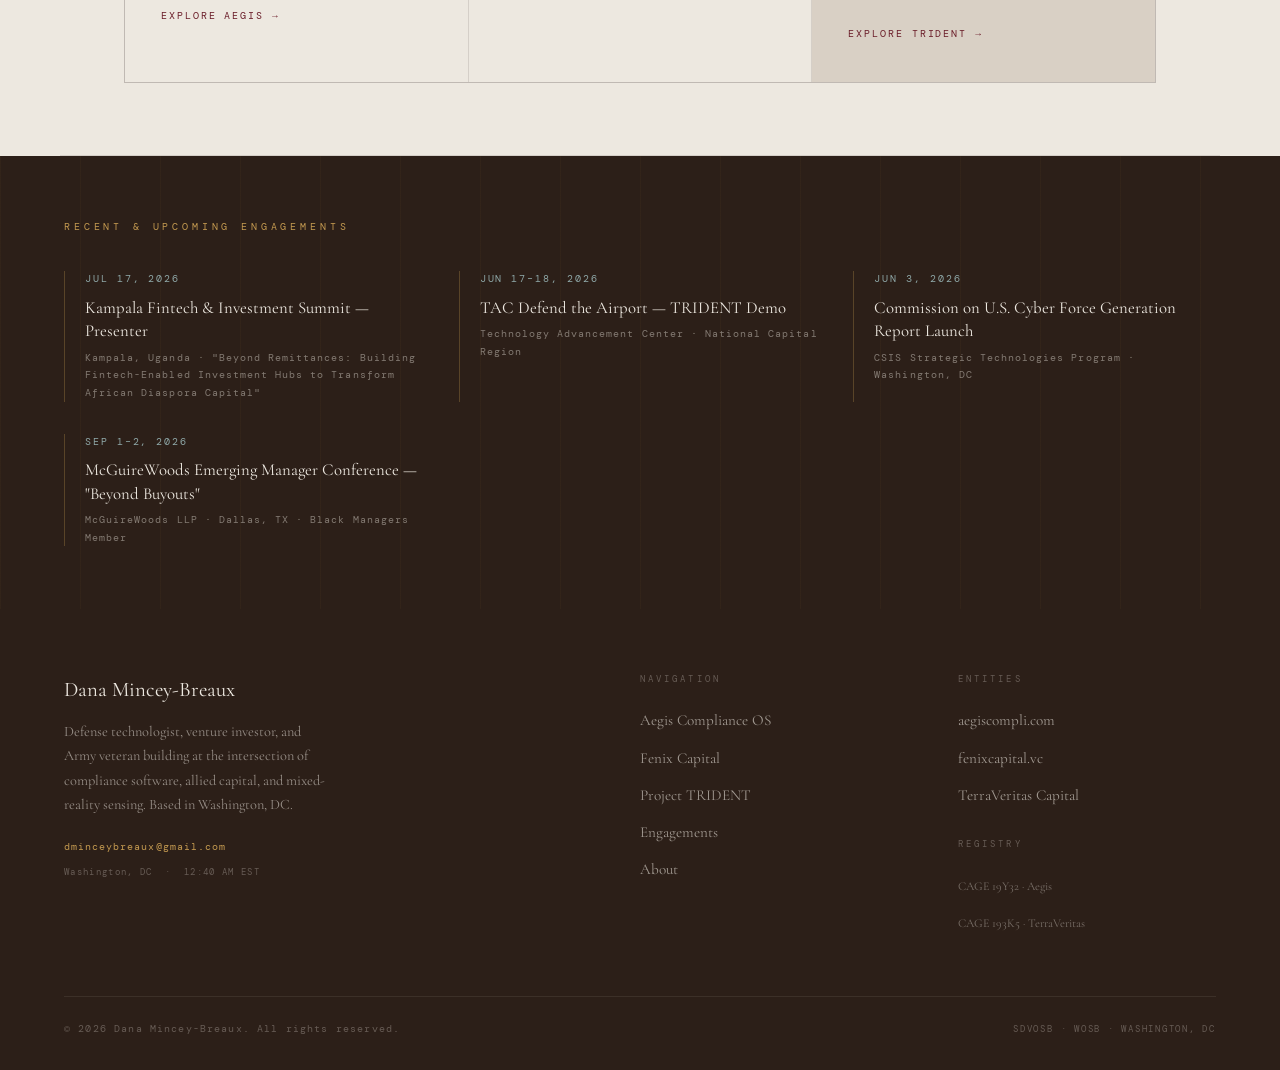
==== commit b473d9ed: "Update bio credentials: Wharton Executive MBA, Veteran U.S. Army (CPT) - Remove 100% VA Rating (cred" ====
--- a/index.html
+++ b/index.html
@@ -4,7 +4,7 @@
   <meta charset="UTF-8">
   <meta name="viewport" content="width=device-width, initial-scale=1.0">
   <title>Dana Mincey-Breaux — Defense Technologist · Founder · Investor</title>
-  <meta name="description" content="Dana Mincey-Breaux — Army Signal Corps veteran, CEO of Aegis Compliance OS, Managing Partner of Fenix Capital, and Navy patent licensee building at the intersection of defense, technology, and capital.">
+  <meta name="description" content="Dana Mincey-Breaux — U.S. Army veteran (CPT), CEO of Aegis Compliance OS, Managing Partner of Fenix Capital, and Navy patent licensee building at the intersection of defense, technology, and capital.">
   <link rel="stylesheet" href="css/style.css">
 </head>
 <body>
@@ -67,7 +67,7 @@
     <div class="hero-sub unredact unredact-4">
       <div class="hero-sub-item">CEO, Aegis Compliance OS</div>
       <div class="hero-sub-item">Managing Partner, Fenix Capital</div>
-      <div class="hero-sub-item">Army Signal Corps Veteran</div>
+      <div class="hero-sub-item">Veteran, U.S. Army (CPT)</div>
     </div>
 
     <div class="hero-actions unredact unredact-4">
@@ -79,13 +79,11 @@
   <!-- CREDENTIALS BAR -->
   <div class="credentials-bar">
     <div class="credentials-inner">
-      <div class="cred-item">U.S. Army Signal Corps · Captain</div>
+      <div class="cred-item">Veteran, U.S. Army (CPT)</div>
       <div class="cred-item">OEF Combat Deployment 2012–13</div>
-      <div class="cred-item">100% VA Rating</div>
       <div class="cred-item">PMP · CSM</div>
       <div class="cred-item">M.A. Freie Universität Berlin</div>
-      <div class="cred-item">Wharton PE Certificate</div>
-      <div class="cred-item">1L · UDC David A. Clarke School of Law</div>
+      <div class="cred-item">Executive MBA, Wharton School of Business (Private Equity) · 2026</div>
     </div>
   </div>
 
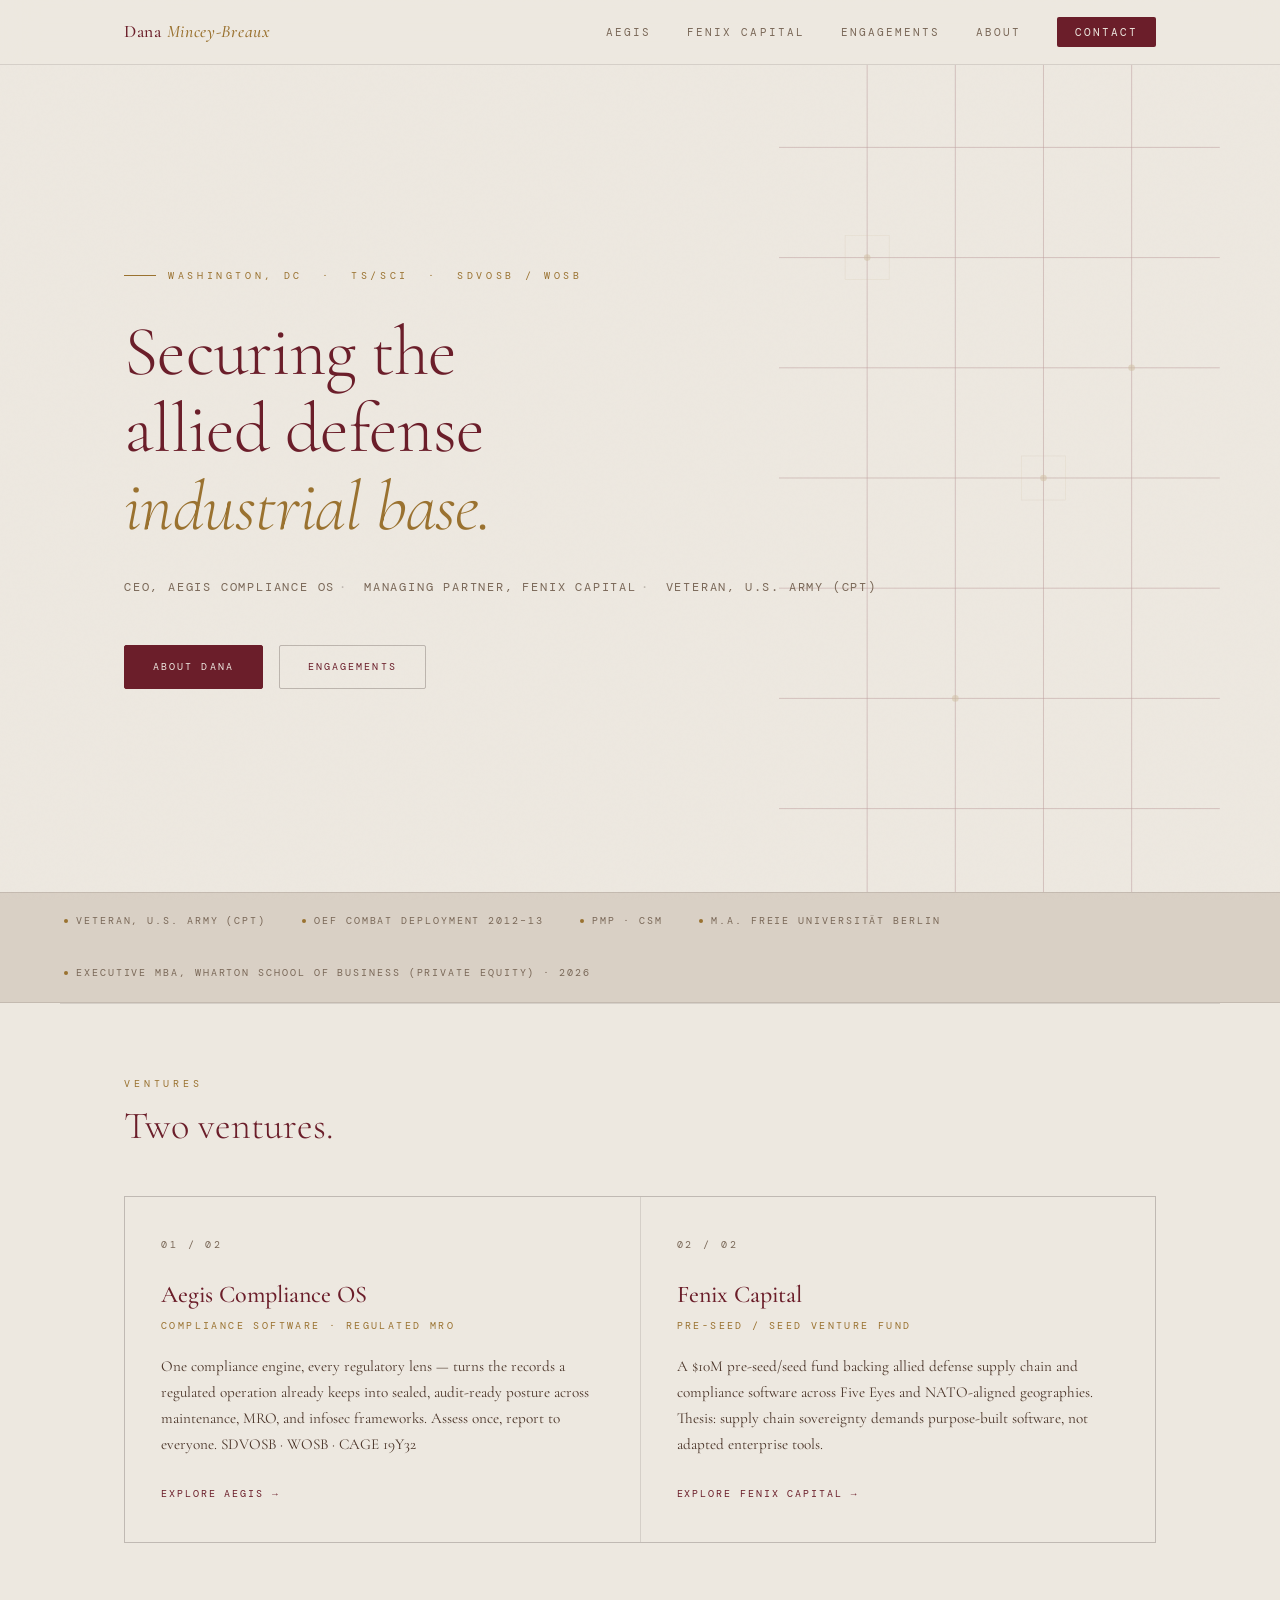
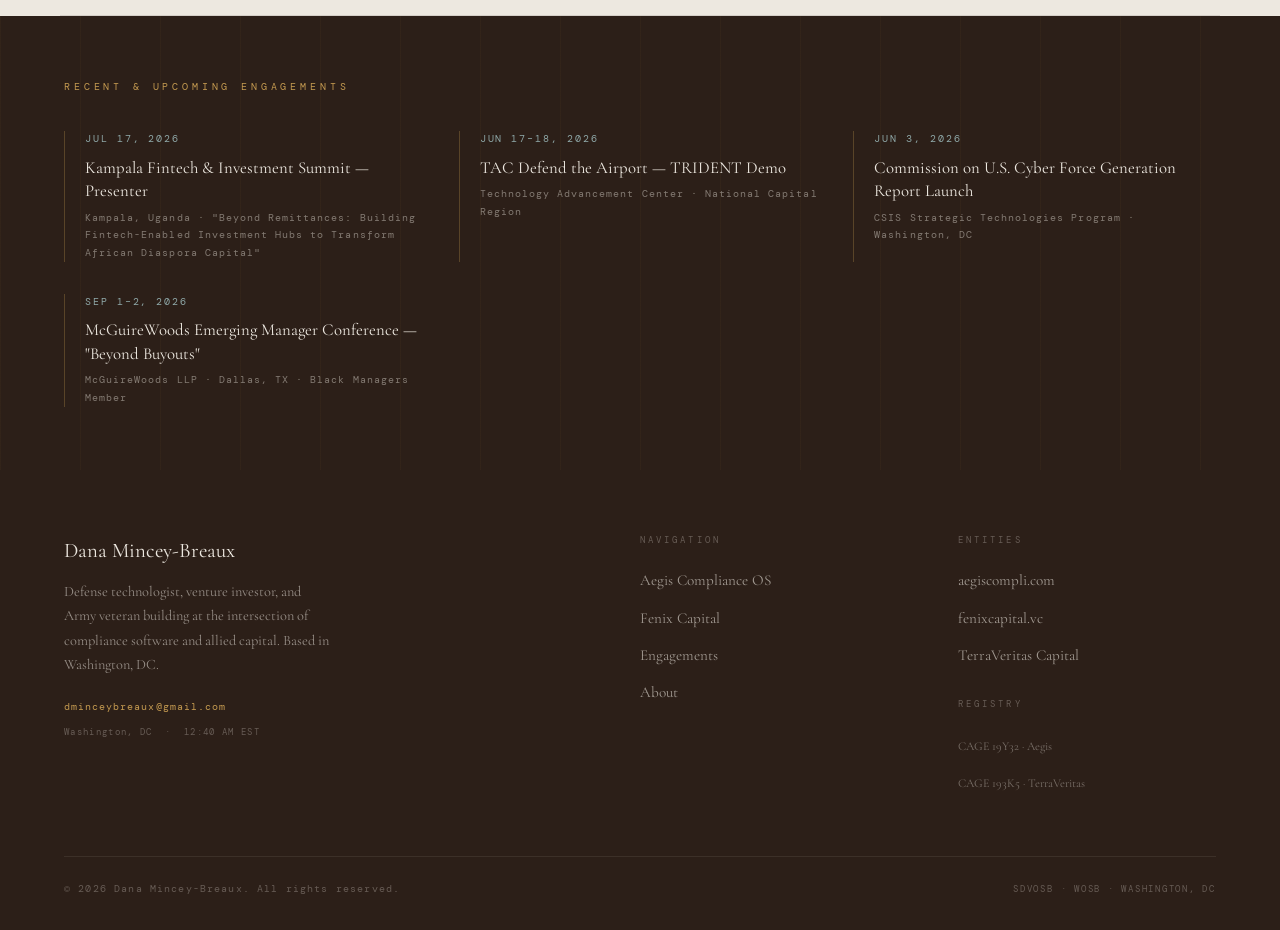
==== commit 7ca25490: "Remove Project TRIDENT page; reposition Aegis to the new direction - Delete trident.html and all nav" ====
--- a/index.html
+++ b/index.html
@@ -4,7 +4,7 @@
   <meta charset="UTF-8">
   <meta name="viewport" content="width=device-width, initial-scale=1.0">
   <title>Dana Mincey-Breaux — Defense Technologist · Founder · Investor</title>
-  <meta name="description" content="Dana Mincey-Breaux — U.S. Army veteran (CPT), CEO of Aegis Compliance OS, Managing Partner of Fenix Capital, and Navy patent licensee building at the intersection of defense, technology, and capital.">
+  <meta name="description" content="Dana Mincey-Breaux — U.S. Army veteran (CPT), CEO of Aegis Compliance OS and Managing Partner of Fenix Capital, building at the intersection of defense, technology, and capital.">
   <link rel="stylesheet" href="css/style.css">
 </head>
 <body>
@@ -16,7 +16,6 @@
     <ul class="nav-links">
       <li><a href="aegis.html">Aegis</a></li>
       <li><a href="fenix.html">Fenix Capital</a></li>
-      <li><a href="trident.html">TRIDENT</a></li>
       <li><a href="engagements.html">Engagements</a></li>
       <li><a href="about.html">About</a></li>
       <li><a href="about.html#contact" class="nav-cta">Contact</a></li>
@@ -92,19 +91,19 @@
   <!-- ENTITIES -->
   <section class="entities">
     <div class="section-header reveal">
-      <div class="section-label">Ventures & Projects</div>
-      <h2 class="section-title">Two ventures.<br>One flagship project.</h2>
+      <div class="section-label">Ventures</div>
+      <h2 class="section-title">Two ventures.</h2>
     </div>
 
     <div class="entity-grid">
       <a class="entity-card reveal" href="aegis.html">
         <div class="entity-num">01 / 02</div>
         <div class="entity-name">Aegis Compliance OS</div>
-        <div class="entity-type">Defense Technology · Software</div>
+        <div class="entity-type">Compliance Software · Regulated MRO</div>
         <p class="entity-desc">
-          GCC High-native compliance automation for the defense industrial base.
-          STARS schema maps real technology configurations to NIST SP 800-171 and
-          CMMC requirements — generating cryptographic evidence on live CUI workloads.
+          One compliance engine, every regulatory lens — turns the records a regulated
+          operation already keeps into sealed, audit-ready posture across maintenance, MRO,
+          and infosec frameworks. Assess once, report to everyone.
           SDVOSB · WOSB · CAGE 19Y32
         </p>
         <div class="entity-link">Explore Aegis</div>
@@ -121,19 +120,6 @@
         </p>
         <div class="entity-link">Explore Fenix Capital</div>
       </a>
-
-      <a class="entity-card reveal" href="trident.html" style="border-top: 2px solid var(--blue); background: var(--cream-deep);">
-        <div class="entity-num" style="color:var(--blue);">Aegis Flagship Project</div>
-        <div class="entity-name">Project TRIDENT</div>
-        <div class="entity-type">Navy Patent License · Mixed Reality · Hardware</div>
-        <p class="entity-desc">
-          The physical sensing layer of Aegis — a mixed-reality asset inspection system
-          built on two issued Navy patents (NPS-LIC-26-006). TRIDENT feeds inspection
-          data directly into the STARS schema, extending compliance automation from
-          software into the physical environment.
-        </p>
-        <div class="entity-link">Explore TRIDENT</div>
-      </a>
     </div>
   </section>
 
@@ -175,7 +161,7 @@
         <div class="footer-about-name">Dana Mincey-Breaux</div>
         <p class="footer-about-desc">
           Defense technologist, venture investor, and Army veteran building at the intersection
-          of compliance software, allied capital, and mixed-reality sensing.
+          of compliance software and allied capital.
           Based in Washington, DC.
         </p>
         <div class="footer-contact-line">
@@ -190,7 +176,6 @@
         <ul class="footer-links">
           <li><a href="aegis.html">Aegis Compliance OS</a></li>
           <li><a href="fenix.html">Fenix Capital</a></li>
-          <li><a href="trident.html">Project TRIDENT</a></li>
           <li><a href="engagements.html">Engagements</a></li>
           <li><a href="about.html">About</a></li>
         </ul>
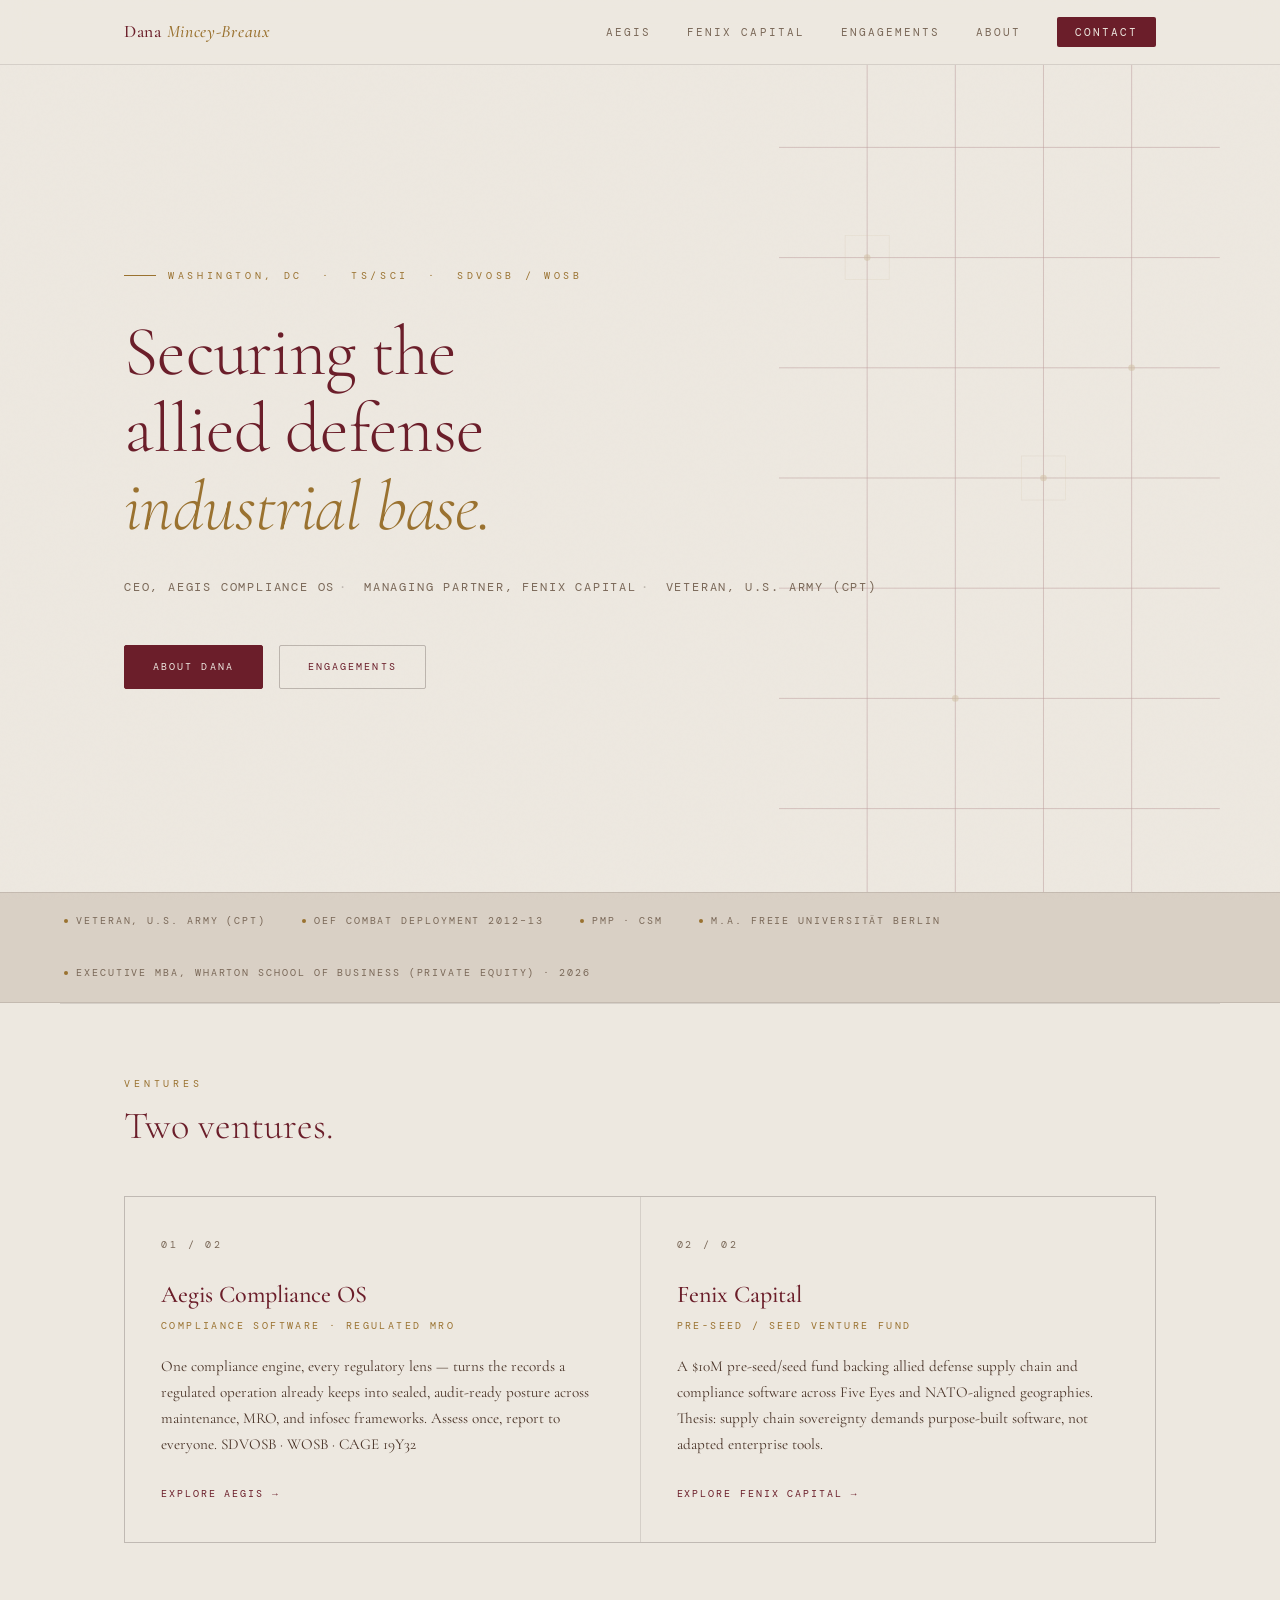
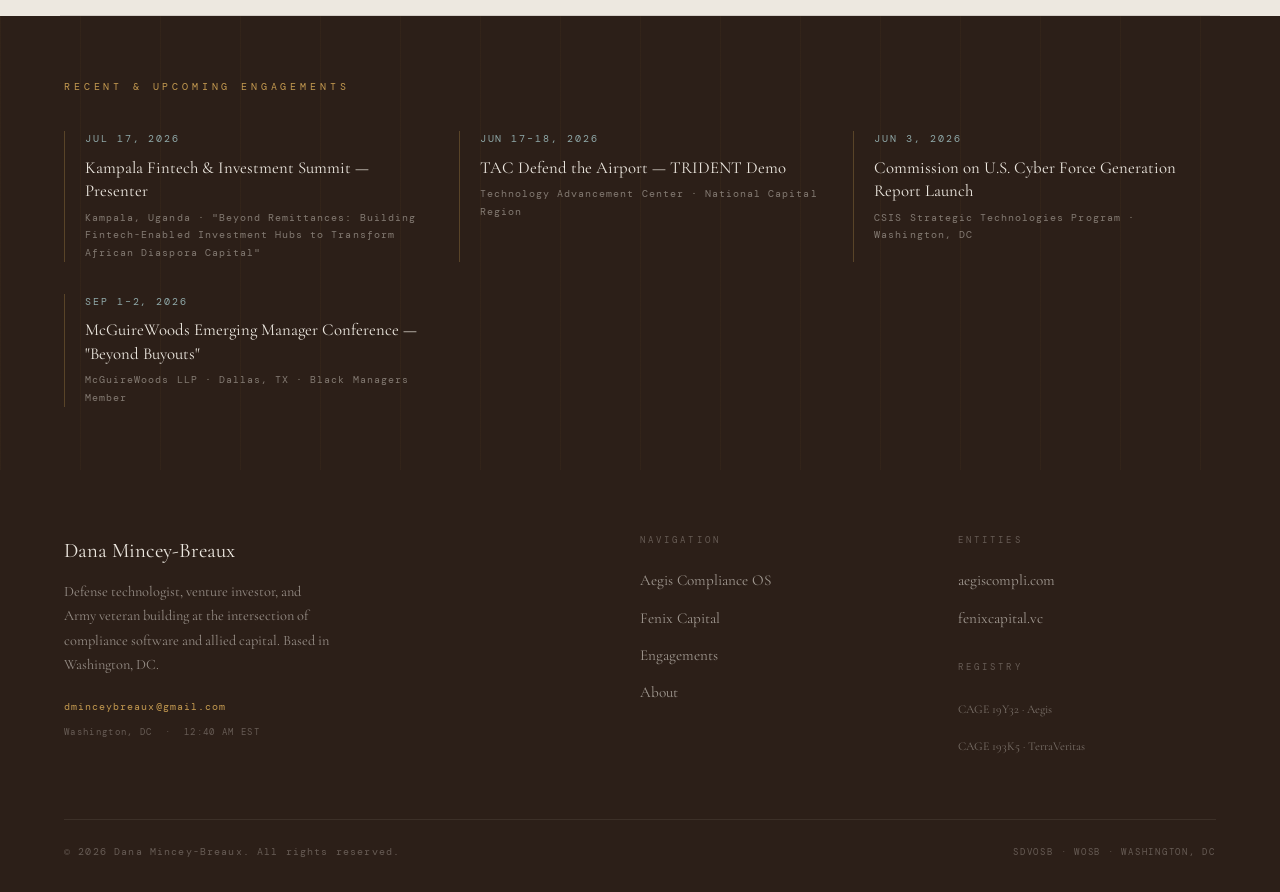
==== commit a330201f: "Remove TerraVeritas Capital from Entities list Co-Authored-By: Claude Opus 4.8 (1M context) <noreply" ====
--- a/index.html
+++ b/index.html
@@ -185,7 +185,6 @@
         <ul class="footer-links">
           <li><a href="https://aegiscompli.com" target="_blank" rel="noopener">aegiscompli.com</a></li>
           <li><a href="https://fenixcapital.vc" target="_blank" rel="noopener">fenixcapital.vc</a></li>
-          <li><a href="https://terraveritascapital.com" target="_blank" rel="noopener">TerraVeritas Capital</a></li>
         </ul>
         <div class="footer-col-label" style="margin-top:28px;">Registry</div>
         <ul class="footer-links">
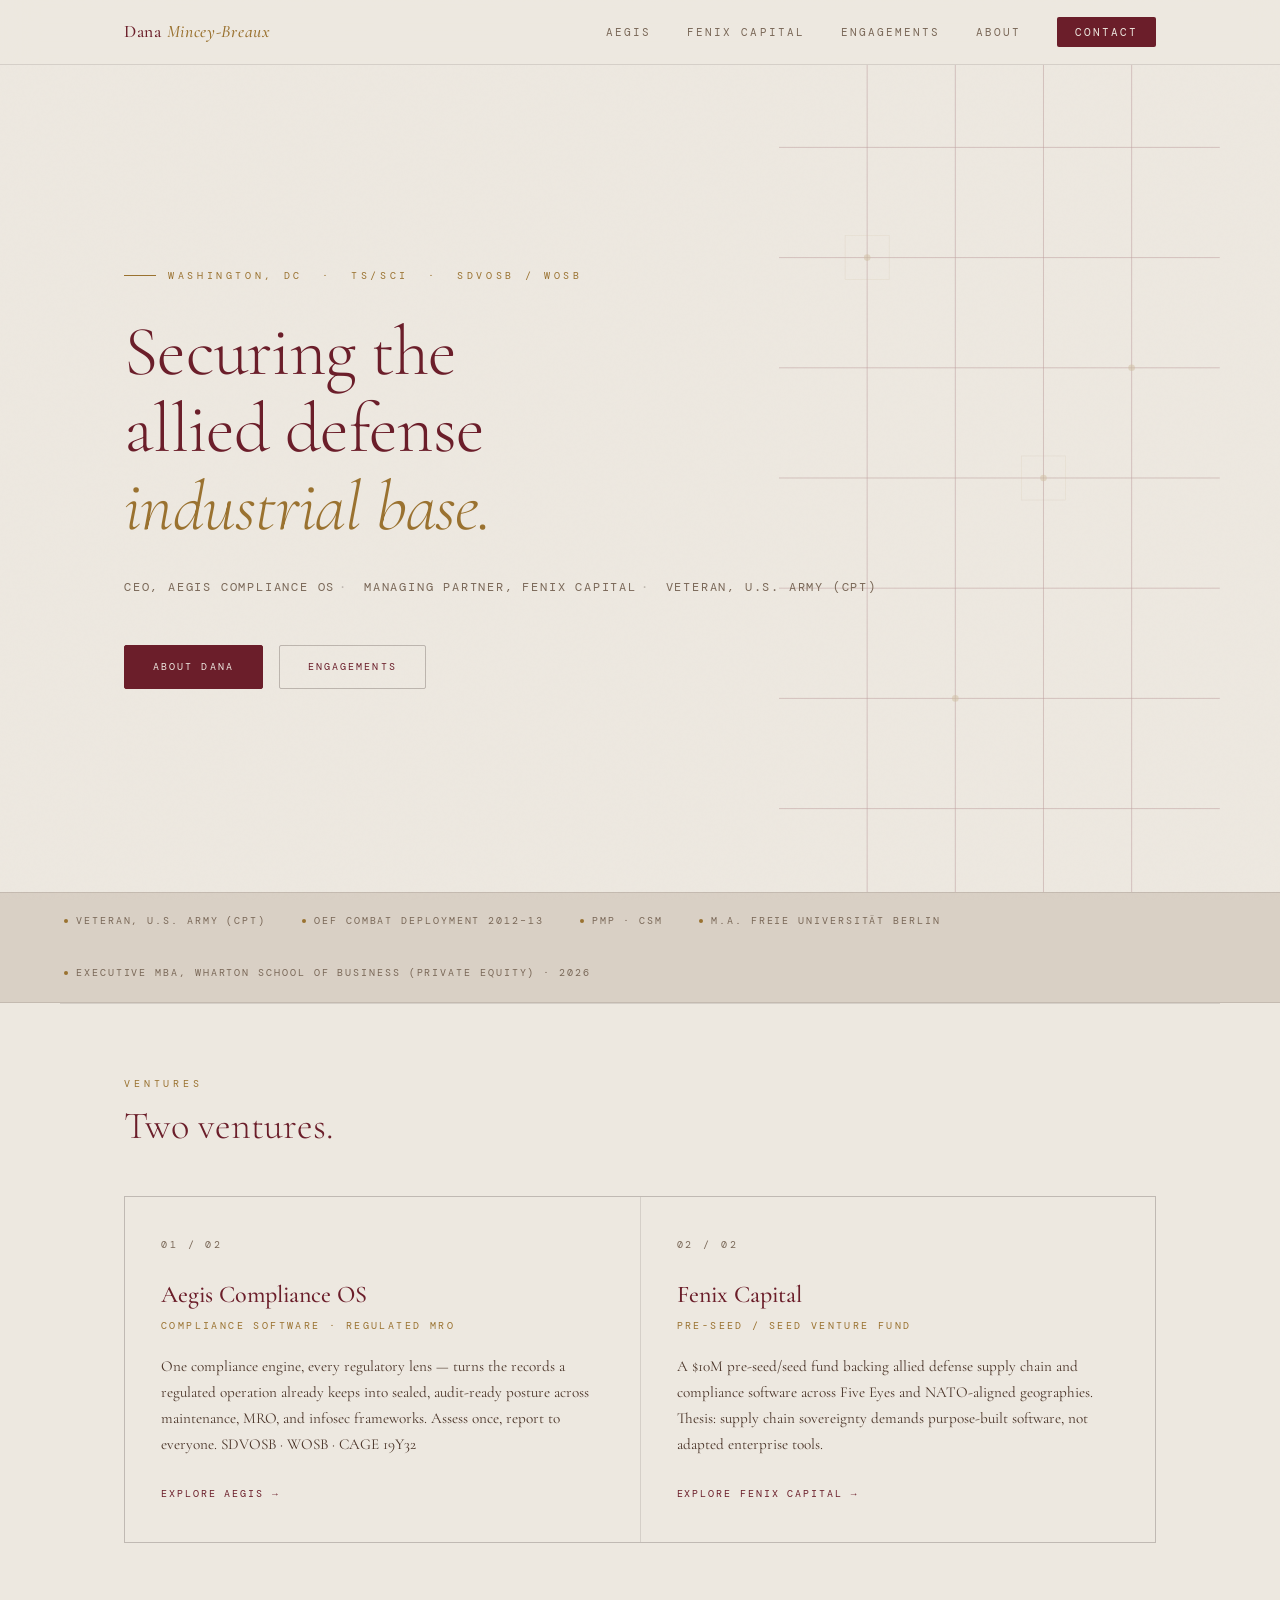
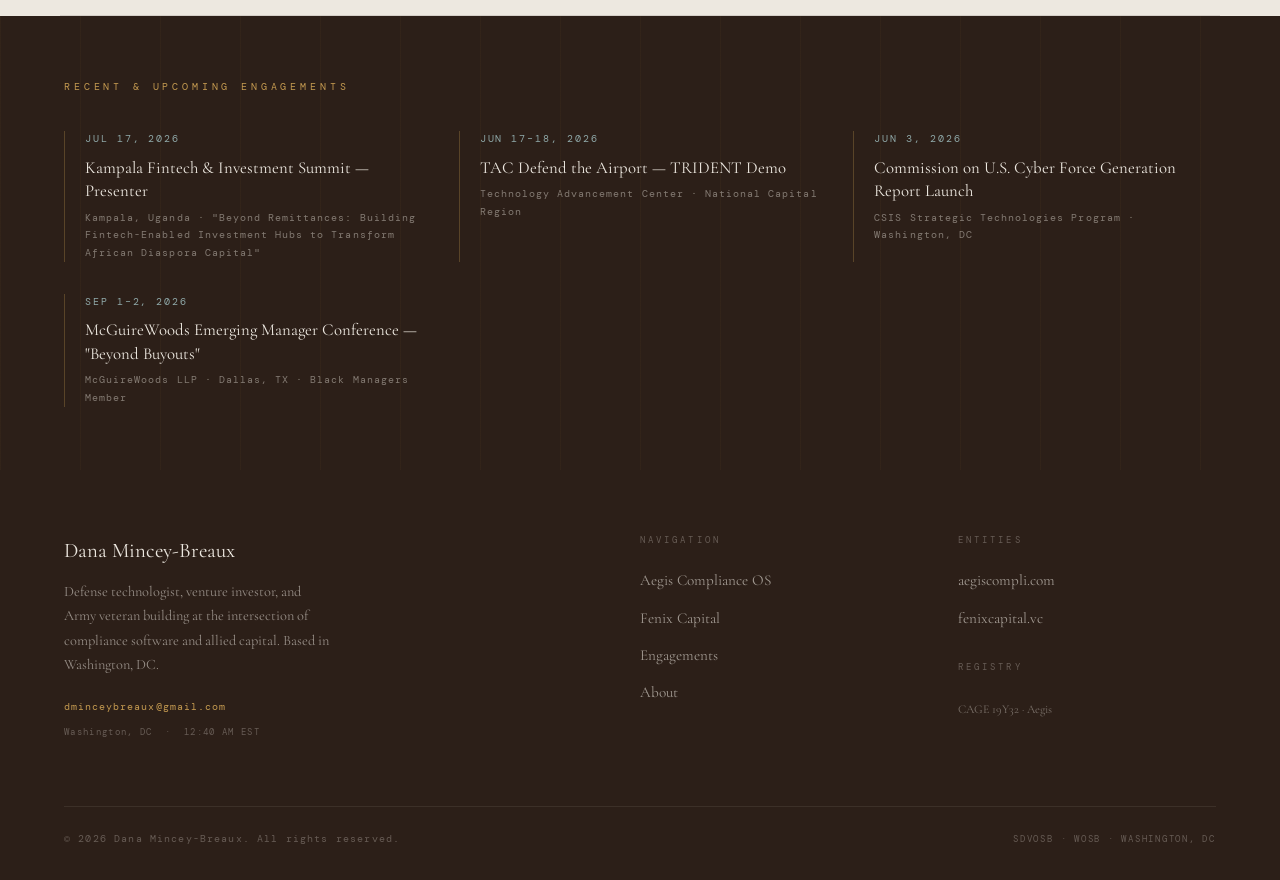
==== commit 2c0d39bc: "Remove TerraVeritas CAGE entry from Registry list Co-Authored-By: Claude Opus 4.8 (1M context) <nore" ====
--- a/index.html
+++ b/index.html
@@ -189,7 +189,6 @@
         <div class="footer-col-label" style="margin-top:28px;">Registry</div>
         <ul class="footer-links">
           <li><a href="#" style="font-size:0.75rem;color:rgba(237,232,224,0.4);">CAGE 19Y32 · Aegis</a></li>
-          <li><a href="#" style="font-size:0.75rem;color:rgba(237,232,224,0.4);">CAGE 193K5 · TerraVeritas</a></li>
         </ul>
       </div>
     </div>
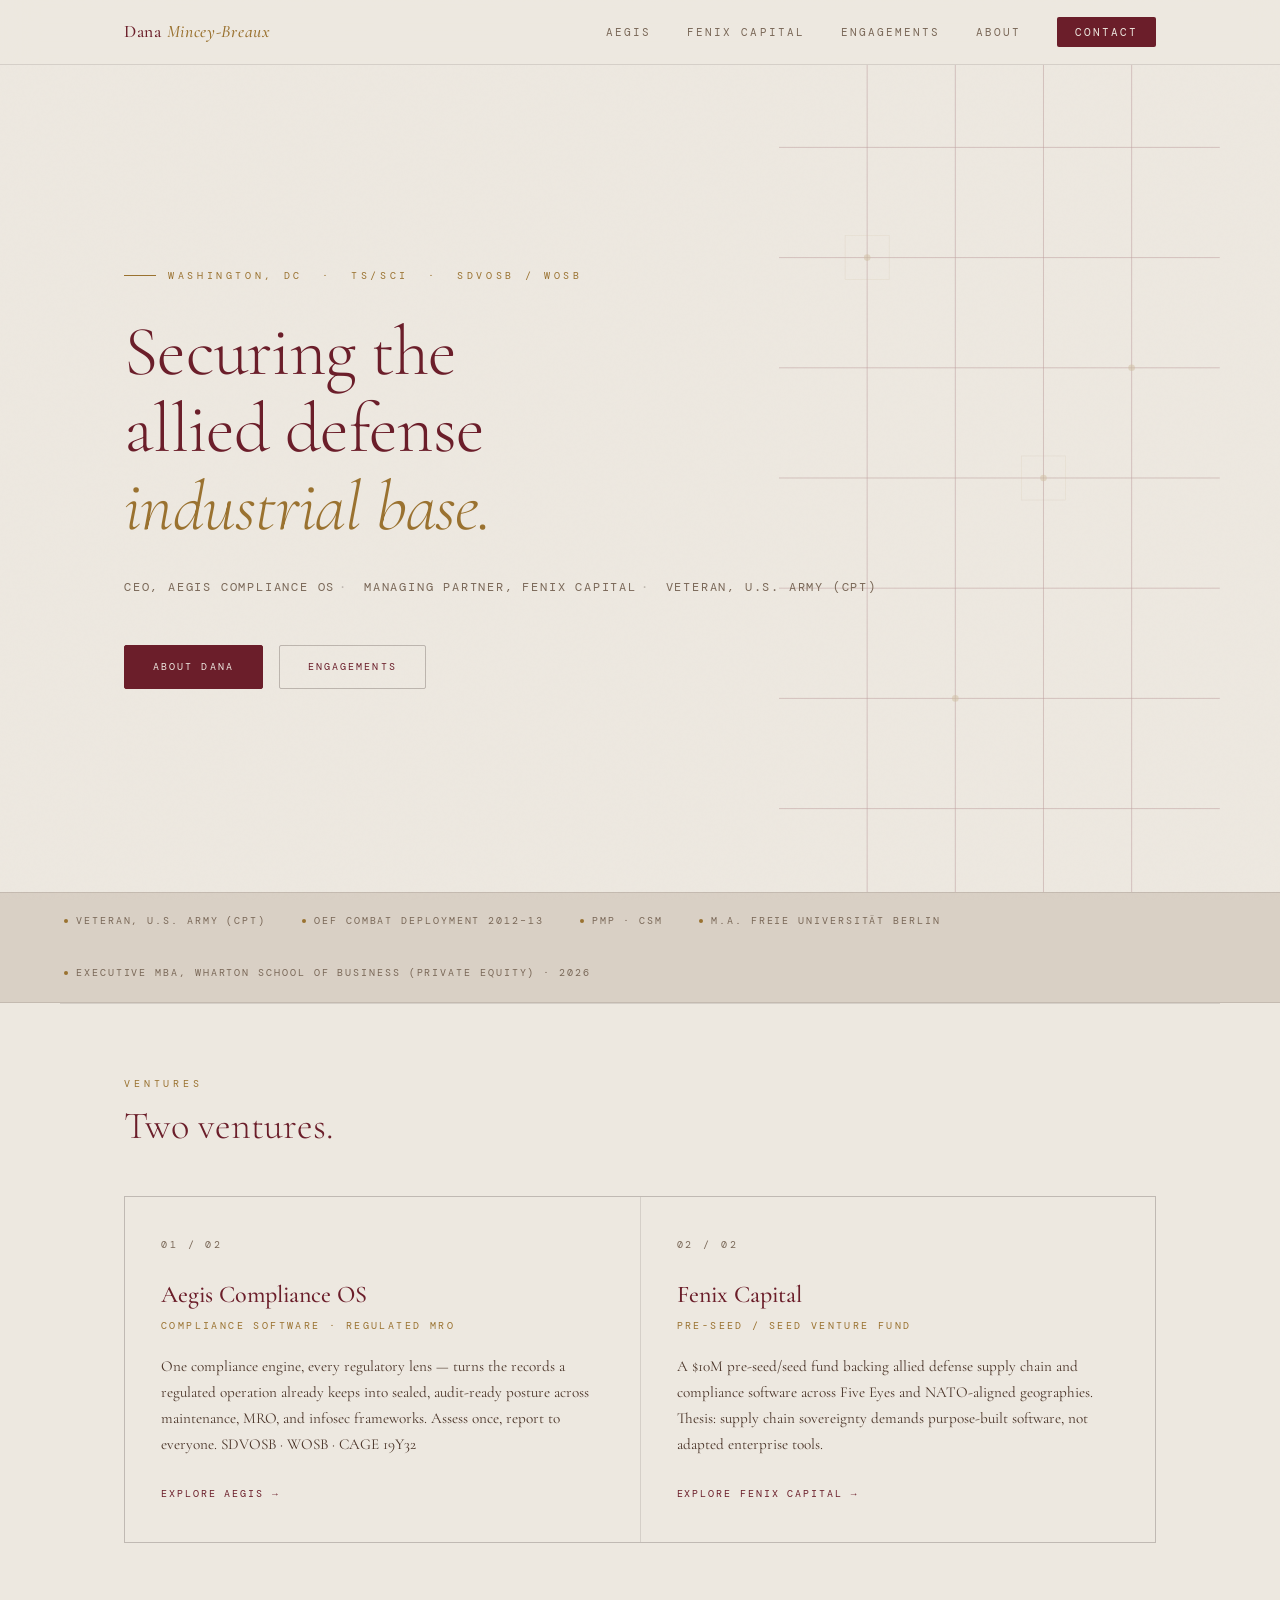
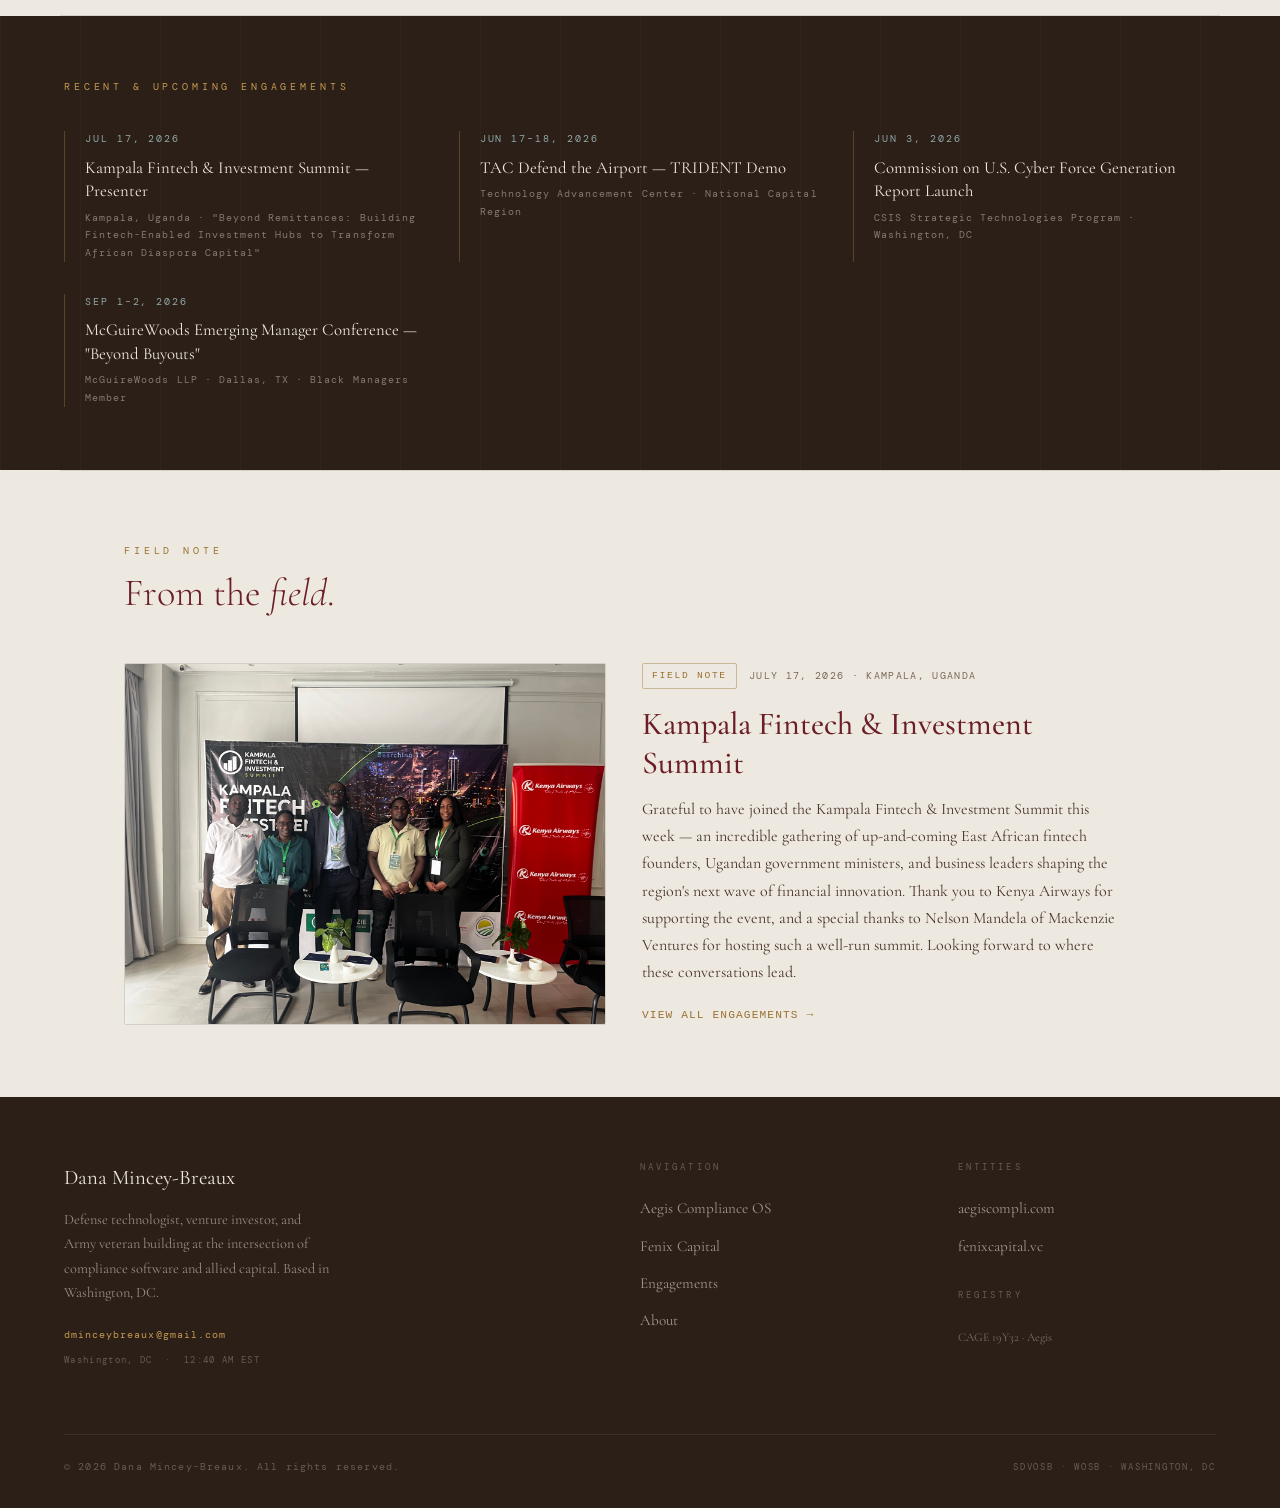
==== commit ec111012: "Add Kampala Fintech Summit photo + recap to home and engagements Field Note block with the summit ph" ====
--- a/index.html
+++ b/index.html
@@ -154,6 +154,30 @@
     </div>
   </section>
 
+  <hr class="divider">
+
+  <!-- FIELD NOTE -->
+  <section class="section container">
+    <div class="section-header reveal">
+      <div class="section-label">Field Note</div>
+      <h2 class="section-title">From the <em>field</em>.</h2>
+    </div>
+    <div class="reveal" style="display:flex; flex-wrap:wrap; gap:36px; align-items:stretch; max-width:1000px; margin-top:8px;">
+      <div style="flex:1 1 340px; min-width:280px;">
+        <img src="assets/kampala-fintech-summit.jpg" alt="Dana Mincey-Breaux with East African fintech founders and leaders at the Kampala Fintech &amp; Investment Summit, Kampala, Uganda" style="display:block; width:100%; height:100%; object-fit:cover; border:1px solid var(--rule); border-radius:2px;">
+      </div>
+      <div style="flex:1 1 340px; min-width:280px; display:flex; flex-direction:column; justify-content:center;">
+        <div style="display:flex; gap:12px; align-items:center; margin-bottom:16px;">
+          <span style="font-family:var(--font-mono); font-size:0.6rem; font-weight:500; letter-spacing:0.18em; text-transform:uppercase; color:var(--blue); border:1px solid rgba(154,114,48,0.4); border-radius:2px; padding:4px 9px;">Field Note</span>
+          <span style="font-family:var(--font-mono); font-size:0.6rem; letter-spacing:0.14em; text-transform:uppercase; color:var(--text-light);">July 17, 2026 · Kampala, Uganda</span>
+        </div>
+        <h3 style="font-family:var(--font-display); font-size:clamp(1.5rem,2.6vw,2rem); font-weight:500; line-height:1.2; color:var(--navy); margin-bottom:14px;">Kampala Fintech &amp; Investment Summit</h3>
+        <p style="font-size:1rem; line-height:1.7; color:var(--text-mid); margin-bottom:20px;">Grateful to have joined the Kampala Fintech &amp; Investment Summit this week — an incredible gathering of up-and-coming East African fintech founders, Ugandan government ministers, and business leaders shaping the region's next wave of financial innovation. Thank you to Kenya Airways for supporting the event, and a special thanks to Nelson Mandela of Mackenzie Ventures for hosting such a well-run summit. Looking forward to where these conversations lead.</p>
+        <a href="engagements.html" style="font-family:var(--font-mono); font-size:0.7rem; font-weight:500; letter-spacing:0.1em; text-transform:uppercase; color:var(--blue); text-decoration:none;">View all engagements →</a>
+      </div>
+    </div>
+  </section>
+
   <!-- FOOTER -->
   <footer class="footer">
     <div class="footer-inner">
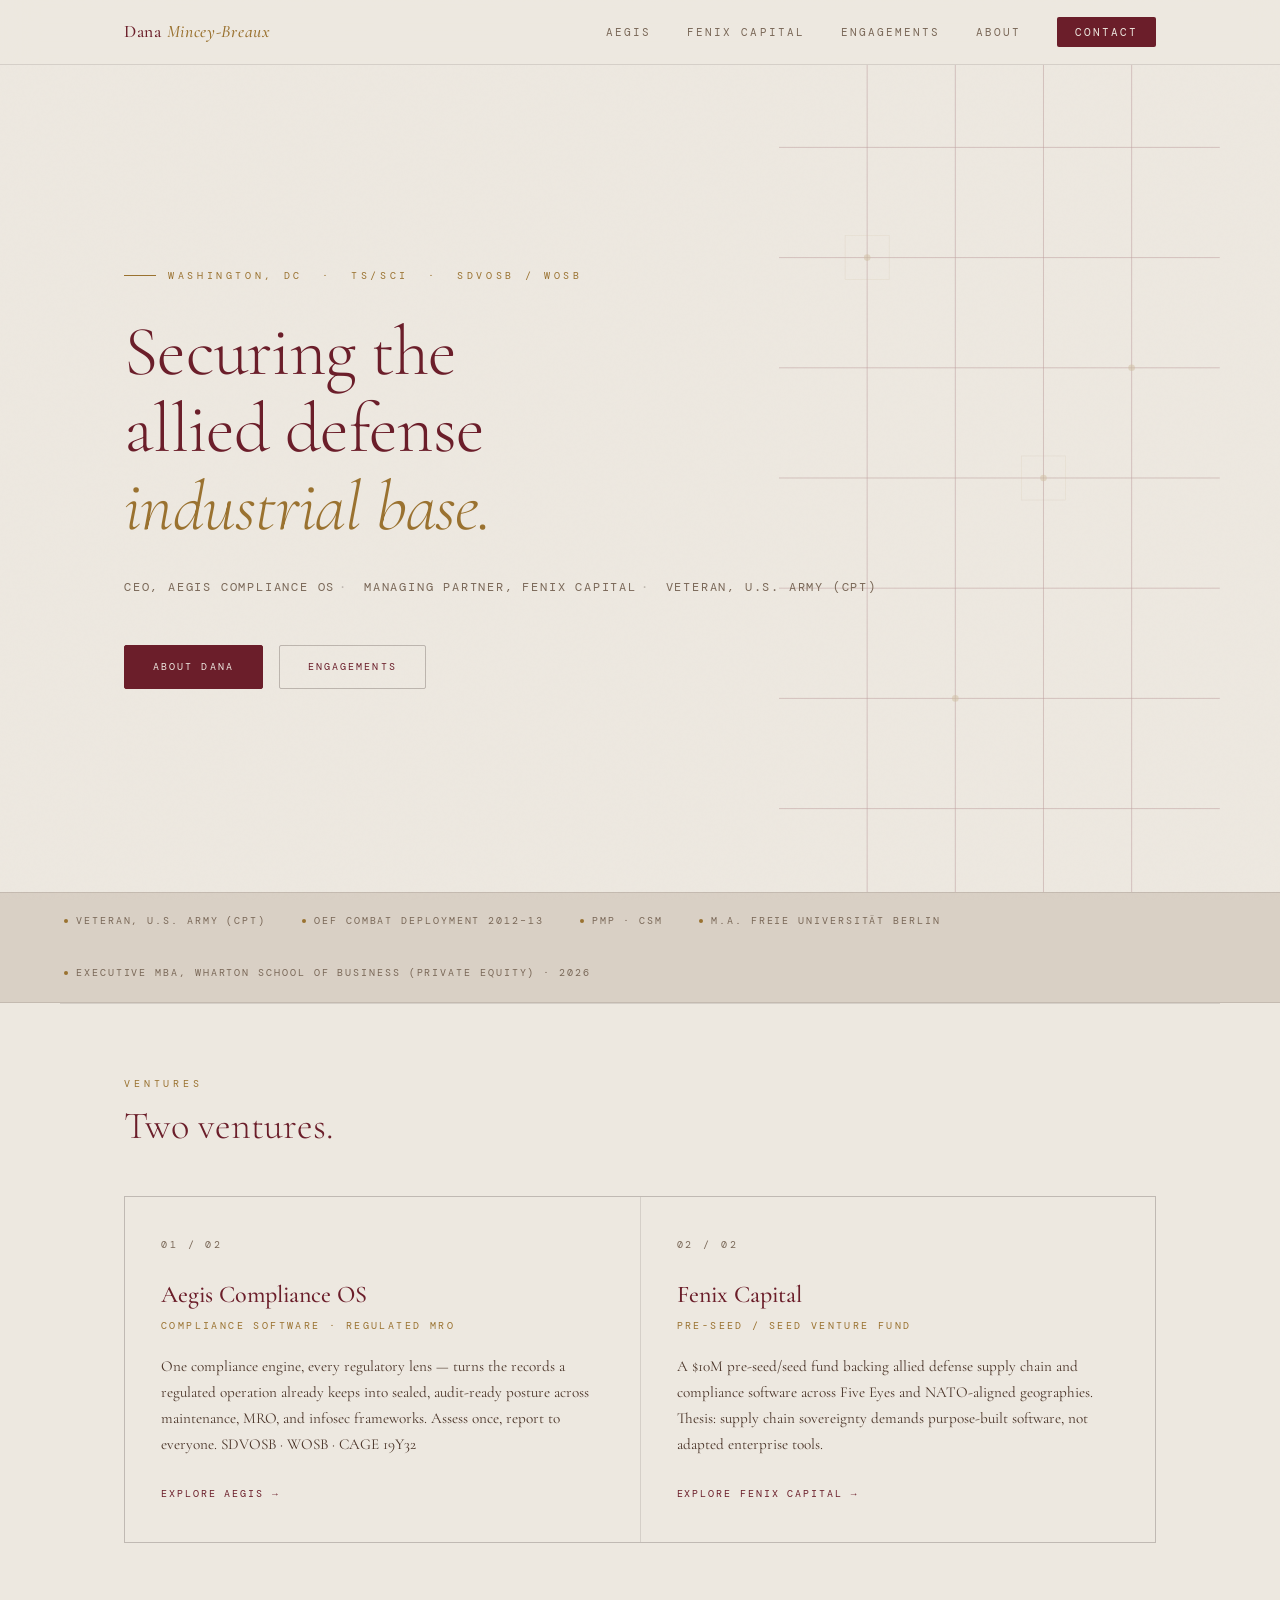
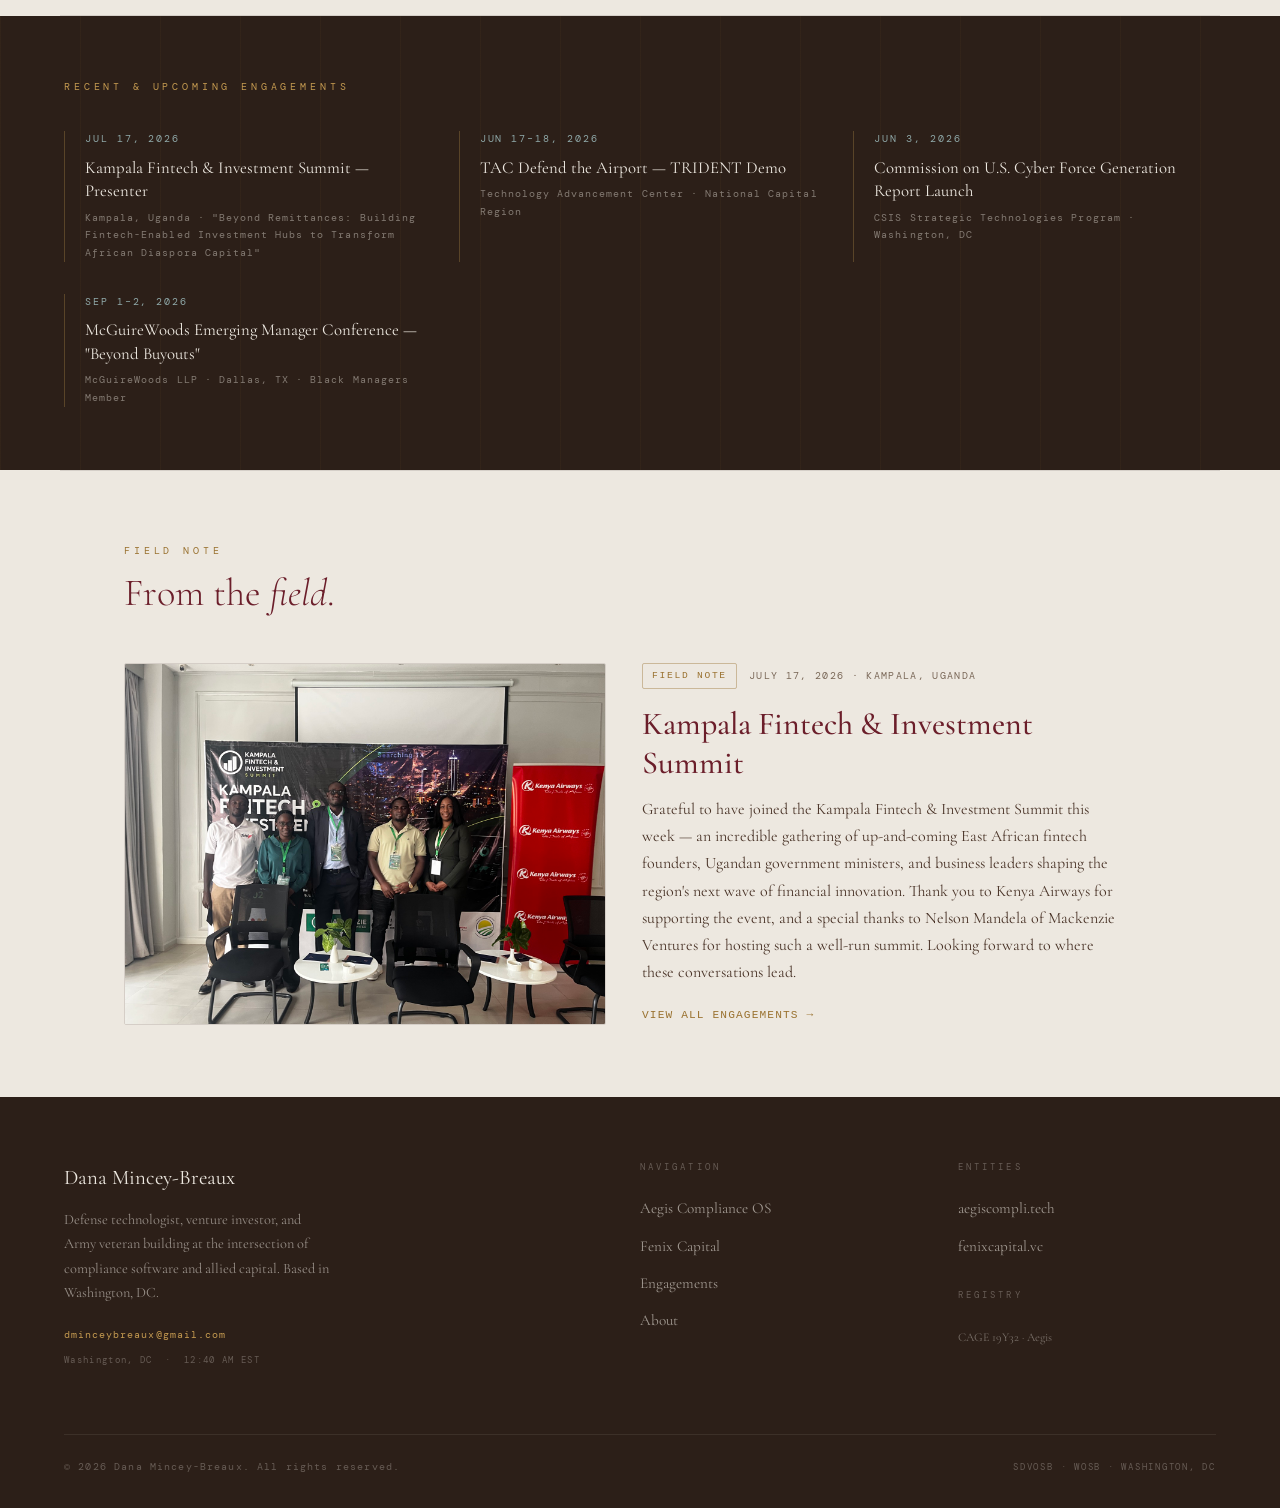
==== commit ae9730d0: "Update Aegis website links from aegiscompli.com to aegiscompli.tech Co-Authored-By: Claude Opus 4.8 " ====
--- a/index.html
+++ b/index.html
@@ -207,7 +207,7 @@
       <div>
         <div class="footer-col-label">Entities</div>
         <ul class="footer-links">
-          <li><a href="https://aegiscompli.com" target="_blank" rel="noopener">aegiscompli.com</a></li>
+          <li><a href="https://aegiscompli.tech" target="_blank" rel="noopener">aegiscompli.tech</a></li>
           <li><a href="https://fenixcapital.vc" target="_blank" rel="noopener">fenixcapital.vc</a></li>
         </ul>
         <div class="footer-col-label" style="margin-top:28px;">Registry</div>
